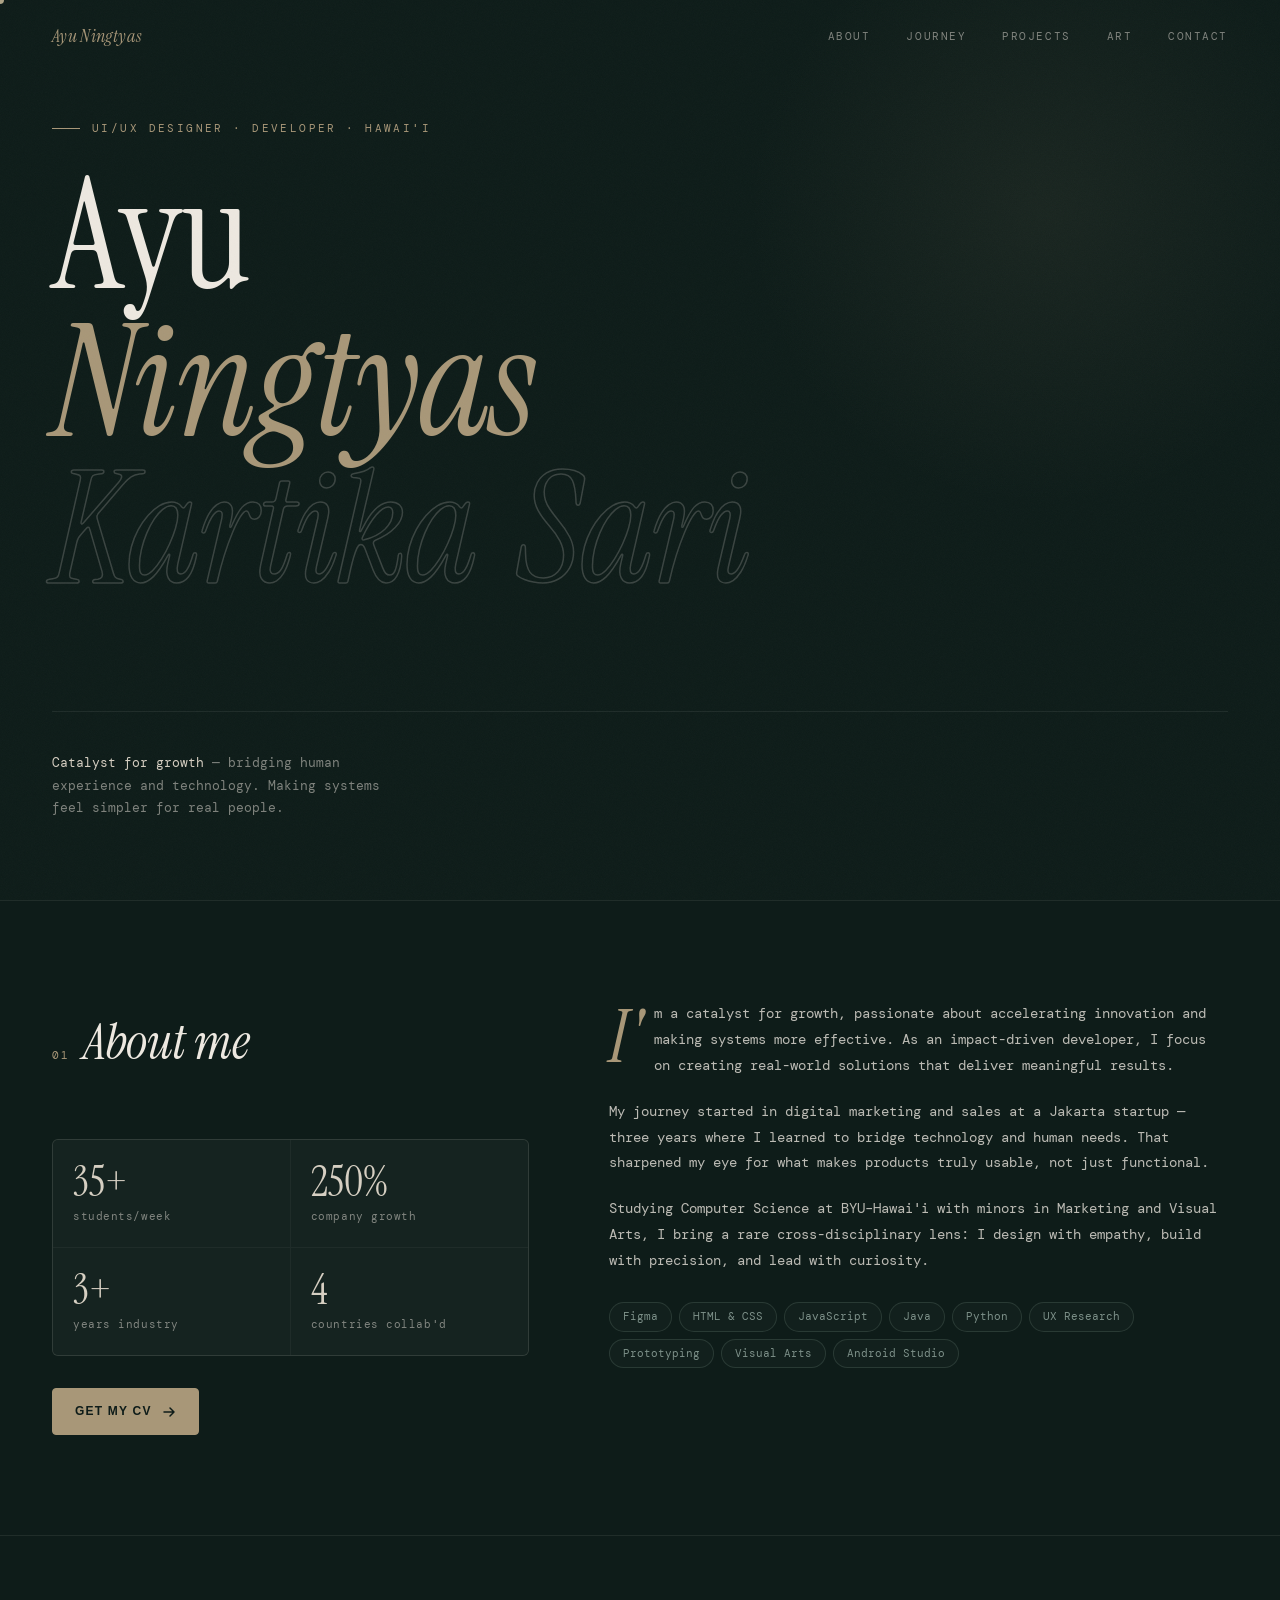
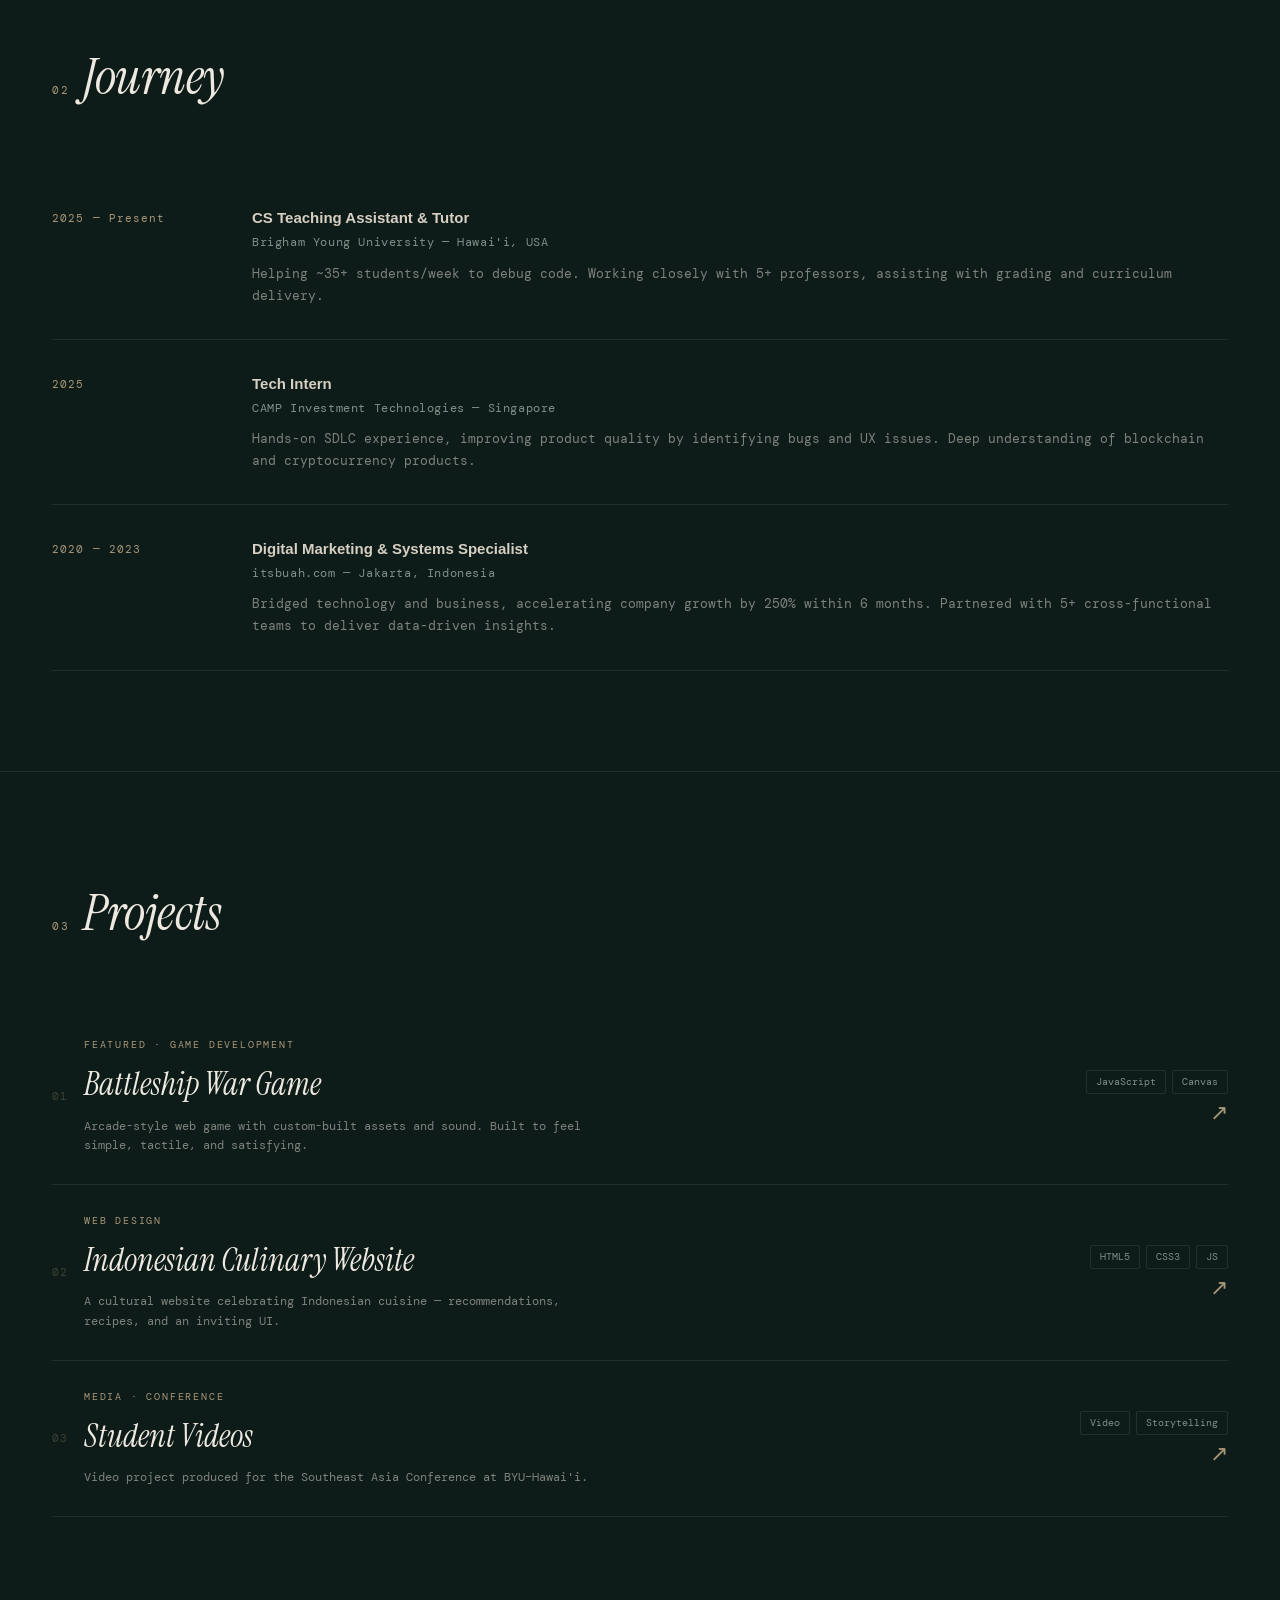
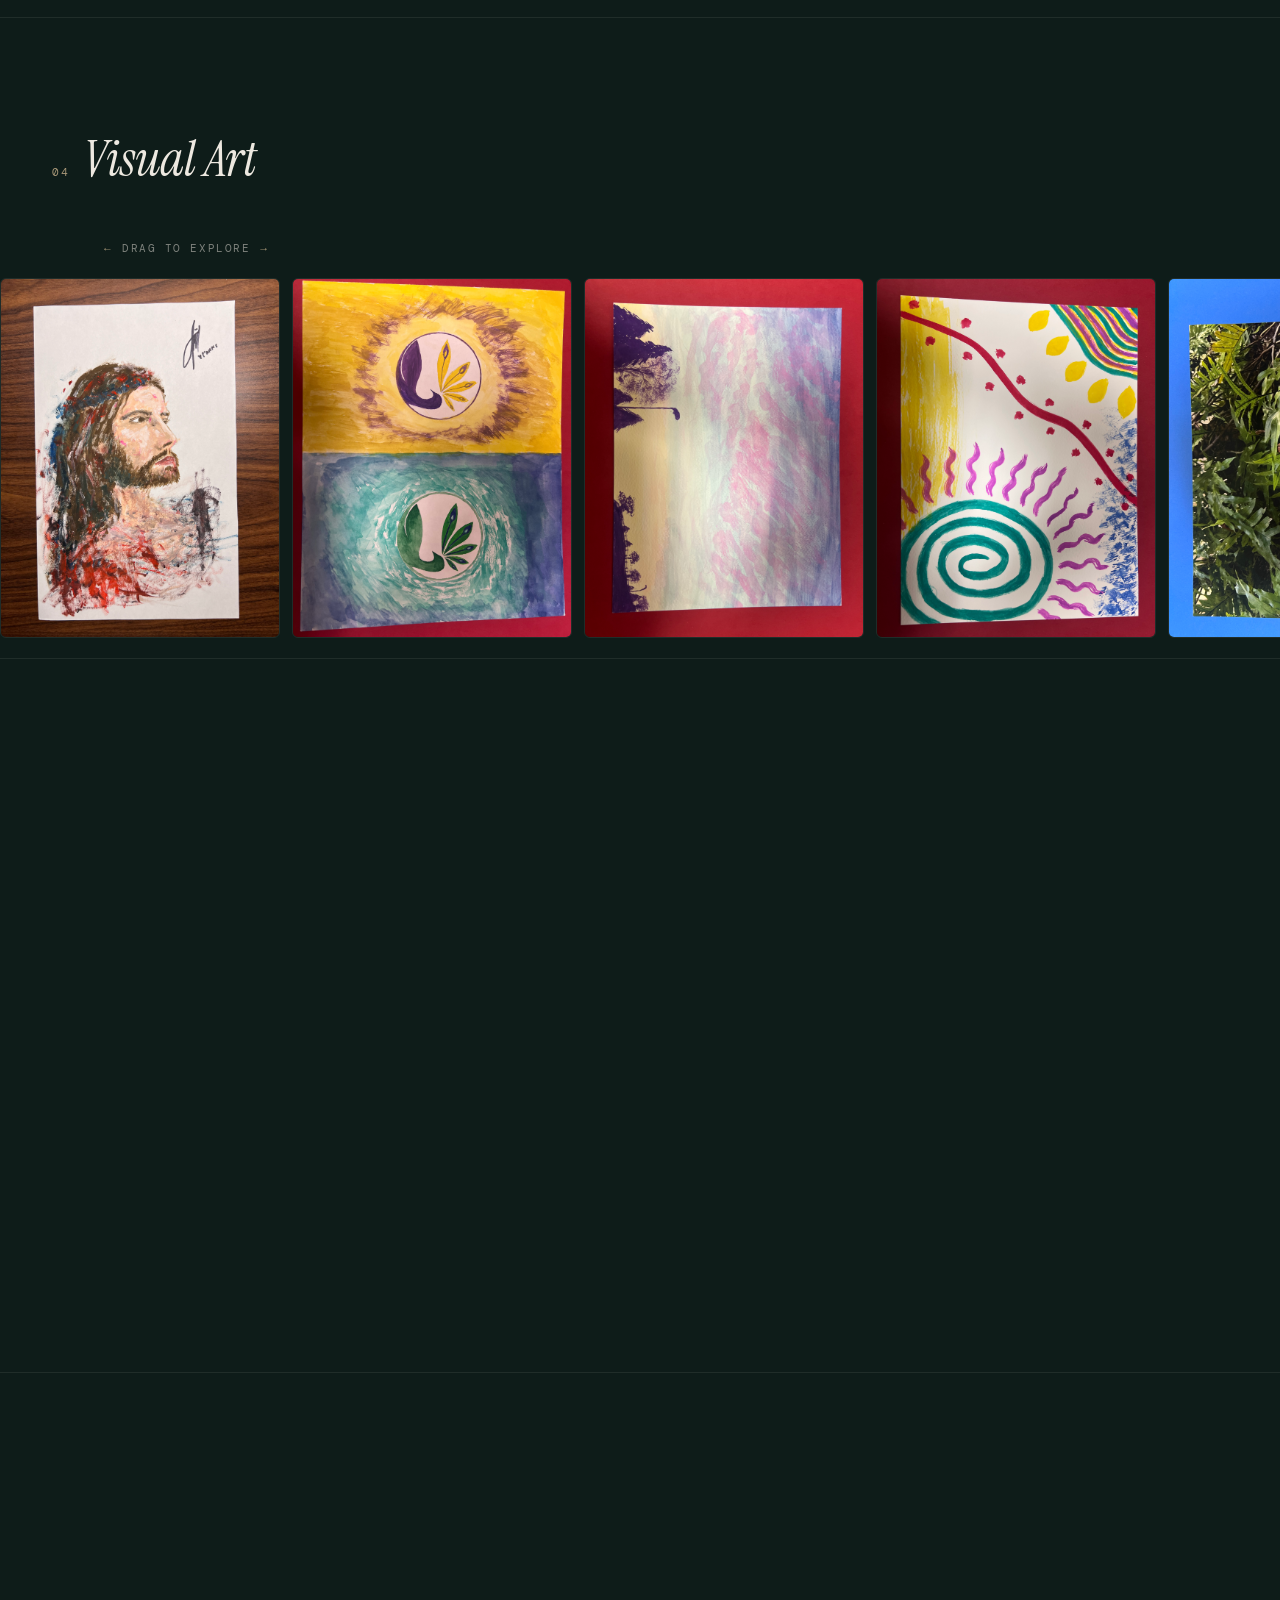
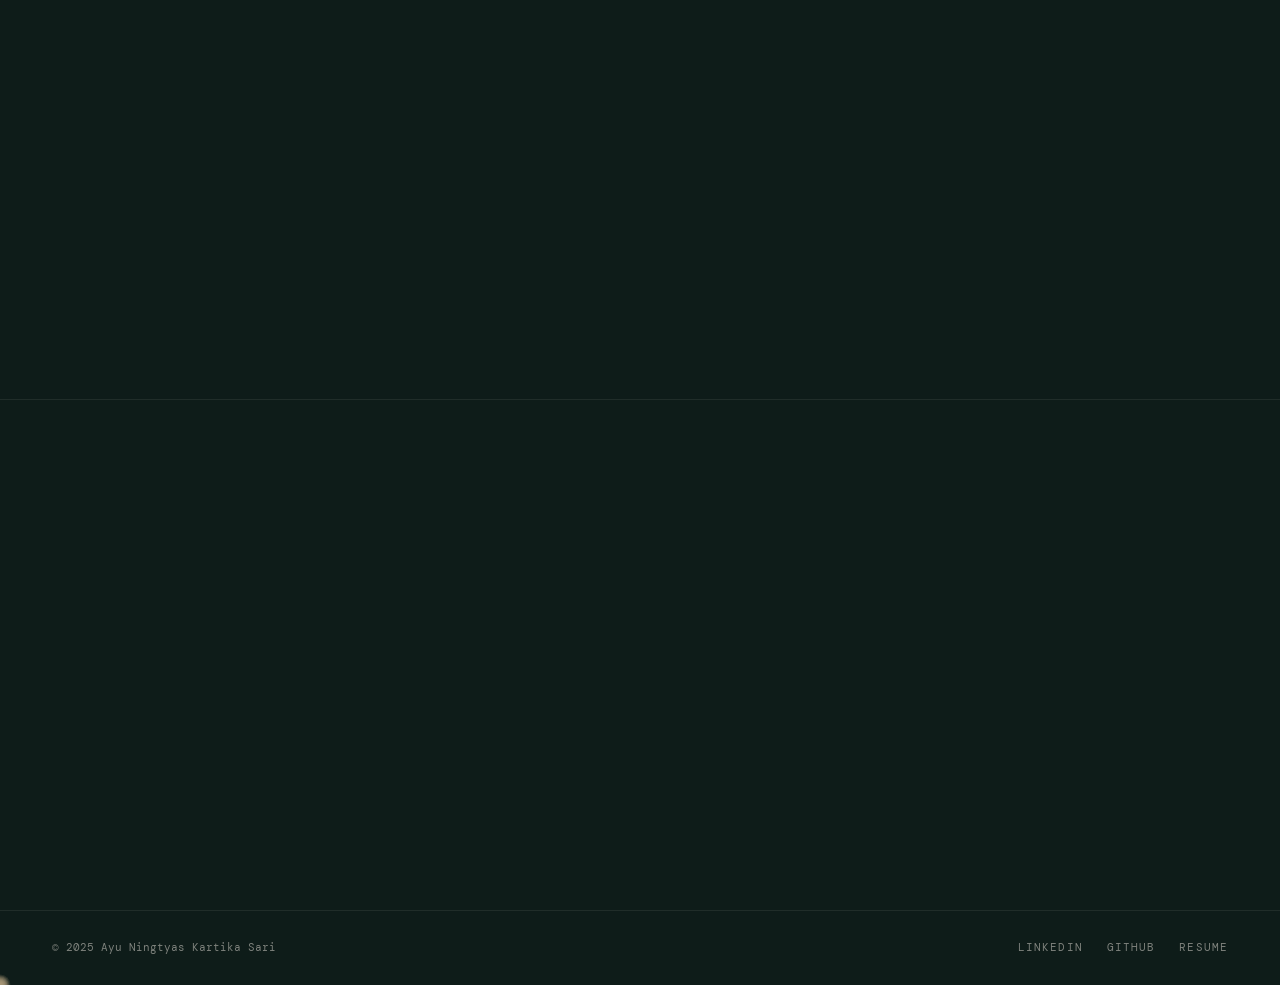
==== test.html @ 10390e7a "sss" ====
<!DOCTYPE html>
<html lang="en">
<head>
<meta charset="UTF-8"/>
<meta name="viewport" content="width=device-width, initial-scale=1.0"/>
<title>Ayu Ningtyas — UI/UX</title>
<link rel="preconnect" href="https://fonts.googleapis.com">
<link rel="preconnect" href="https://fonts.gstatic.com" crossorigin>
<link href="https://fonts.googleapis.com/css2?family=Instrument+Serif:ital@0;1&family=DM+Mono:wght@300;400;500&family=Cabinet+Grotesk:wght@400;500;700;800&display=swap" rel="stylesheet">
<style>
/* ── TOKENS ── */
:root {
  --bg:#0e1c19; --bg1:#152320; --bg2:#1c2e2a;
  --sand:#d6cfc2; --taupe:#a89778; --sage:#7d9089; --cream:#ede8e0;
  --muted:rgba(237,232,224,.5);
  --line:rgba(237,232,224,.08);
  --line2:rgba(168,151,120,.28);
  --f-ser:"Instrument Serif",Georgia,serif;
  --f-grk:"Cabinet Grotesk",sans-serif;
  --f-mono:"DM Mono",monospace;
  --ease:cubic-bezier(.16,1,.3,1);
  --spring:cubic-bezier(.34,1.56,.64,1);
}
*,*::before,*::after { margin:0; padding:0; box-sizing:border-box }
html { scroll-behavior:smooth; overflow-x:hidden }
body { background:var(--bg); color:var(--cream); font-family:var(--f-mono); font-size:13px; line-height:1.6; overflow-x:hidden; cursor:none }
a { color:inherit; text-decoration:none }
img, video { display:block; max-width:100% }

/* ── GRAIN ── */
body::after {
  content:""; position:fixed; inset:0; z-index:9000; pointer-events:none; opacity:.028;
  background-image:url("data:image/svg+xml,%3Csvg xmlns='http://www.w3.org/2000/svg' width='300' height='300'%3E%3Cfilter id='n'%3E%3CfeTurbulence type='fractalNoise' baseFrequency='.85' numOctaves='4' stitchTiles='stitch'/%3E%3C/filter%3E%3Crect width='300' height='300' filter='url(%23n)'/%3E%3C/svg%3E");
  background-size:200px;
}

/* ── CURSOR ── */
#cur-dot {
  position:fixed; width:8px; height:8px; background:var(--taupe); border-radius:50%;
  pointer-events:none; z-index:9998; transform:translate(-50%,-50%); mix-blend-mode:screen;
}
#cur-label {
  position:fixed; font-family:var(--f-grk); font-size:11px; font-weight:700;
  letter-spacing:.08em; text-transform:uppercase; color:var(--bg); background:var(--taupe);
  padding:5px 10px; border-radius:20px; pointer-events:none; z-index:9999;
  transform:translate(-50%,-50%) scale(0);
  transition:transform .25s var(--spring), opacity .2s; opacity:0; white-space:nowrap;
}
.trail-dot { position:fixed; border-radius:50%; pointer-events:none; z-index:9996; transform:translate(-50%,-50%) }
body.cur-hover #cur-dot  { opacity:0 }
body.cur-hover #cur-label { transform:translate(-50%,-50%) scale(1); opacity:1 }

/* ── NAV ── */
nav {
  position:fixed; top:0; left:0; right:0; z-index:500;
  padding:22px 52px; display:flex; align-items:center; justify-content:space-between;
  transition:padding .3s var(--ease), background .3s;
}
nav.stuck { padding:14px 52px; background:rgba(14,28,25,.82); backdrop-filter:blur(18px); border-bottom:1px solid var(--line) }
.nav-mark { font-family:var(--f-ser); font-style:italic; font-size:1.1rem; color:var(--taupe); letter-spacing:.02em }
.nav-links { list-style:none; display:flex; gap:36px }
.nav-links a { font-size:11px; letter-spacing:.14em; text-transform:uppercase; color:var(--muted); display:inline-block; transition:color .2s }
.nav-links a:hover { color:var(--cream) }
.nav-ham { display:none; flex-direction:column; gap:5px; background:none; border:none; cursor:none; padding:4px }
.nav-ham span { display:block; width:22px; height:1.5px; background:var(--sand); transition:transform .3s, opacity .3s }
.nav-ham.open span:nth-child(1) { transform:translateY(6.5px) rotate(45deg) }
.nav-ham.open span:nth-child(2) { opacity:0 }
.nav-ham.open span:nth-child(3) { transform:translateY(-6.5px) rotate(-45deg) }
.mob-nav {
  position:fixed; inset:0; z-index:490; background:var(--bg1);
  display:flex; flex-direction:column; align-items:center; justify-content:center; gap:28px;
  opacity:0; pointer-events:none; transition:opacity .35s var(--ease);
}
.mob-nav.open { opacity:1; pointer-events:all }
.mob-nav a {
  font-family:var(--f-ser); font-style:italic; font-size:clamp(2.2rem,7vw,3.8rem);
  color:var(--sand); position:relative; overflow:hidden; display:inline-block;
}
.mob-nav a::after {
  content:attr(data-text); position:absolute; top:0; left:0; color:var(--taupe);
  clip-path:inset(0 100% 0 0); transition:clip-path .4s var(--ease);
}
.mob-nav a:hover::after { clip-path:inset(0 0% 0 0) }

/* ── HERO ── */
.hero { min-height:100svh; padding:120px 52px 80px; display:grid; grid-template-rows:1fr auto; position:relative; overflow:hidden }
.hero-blob {
  position:absolute; top:-10%; right:-5%; width:600px; height:600px;
  background:radial-gradient(ellipse,rgba(168,151,120,.08) 0%,transparent 70%);
  pointer-events:none; animation:blobbreathe 8s ease-in-out infinite;
}
@keyframes blobbreathe { 0%,100%{transform:scale(1) rotate(0deg)} 50%{transform:scale(1.08) rotate(6deg)} }

.hero-tag {
  font-size:11px; letter-spacing:.22em; text-transform:uppercase; color:var(--taupe);
  margin-bottom:28px; display:flex; align-items:center; gap:12px;
  opacity:0; animation:fadein .6s .1s var(--ease) forwards;
}
.hero-tag::before { content:""; width:28px; height:1px; background:var(--taupe) }
@keyframes fadein { to { opacity:1 } }

/* magnetic name rows */
.mag-row {
  font-family:var(--f-ser); font-size:clamp(4.5rem,12vw,11rem);
  font-weight:400; line-height:.92; letter-spacing:-.02em;
  display:flex; flex-wrap:wrap; gap:0 .01em; margin-bottom:6px;
  opacity:0; animation:fadein .6s var(--ease) forwards;
}
.mag-row.row1 { animation-delay:.2s }
.mag-row.row2 { font-style:italic; color:var(--taupe); animation-delay:.35s }
.mag-row.row3 { -webkit-text-stroke:1.5px rgba(237,232,224,.2); color:transparent; font-style:italic; animation-delay:.5s }
.mag-ch { display:inline-block; cursor:none; transition:transform .35s var(--spring), color .2s }
.mag-row.row2 .mag-ch:hover { color:var(--sand); -webkit-text-stroke:0 }
.mag-row.row3 .mag-ch:hover { -webkit-text-stroke:1.5px rgba(237,232,224,.55) }

.hero-bottom {
  display:flex; align-items:flex-end; justify-content:space-between; gap:24px; flex-wrap:wrap;
  padding-top:40px; border-top:1px solid var(--line);
  opacity:0; animation:fadein .7s .8s var(--ease) forwards;
}
.hero-desc { max-width:340px; color:var(--muted); font-size:13px; line-height:1.75 }
.hero-desc strong { color:var(--sand); font-weight:400 }
.hero-scroll-cta {
  display:flex; flex-direction:column; align-items:center; gap:8px;
  color:var(--muted); font-size:10px; letter-spacing:.2em; text-transform:uppercase;
  cursor:none; transition:color .2s;
}
.hero-scroll-cta:hover { color:var(--sand) }
.scroll-line { width:1px; height:52px; background:linear-gradient(var(--taupe),transparent); animation:pulse 2.2s ease-in-out infinite }
@keyframes pulse { 0%,100%{opacity:.4;transform:scaleY(1)} 50%{opacity:1;transform:scaleY(1.15)} }

/* ── TICKER ── */
.ticker-outer { overflow:hidden; background:var(--taupe); padding:11px 0; transform:skewY(-1.5deg); margin:0 -4px }
.ticker-inner { display:flex; width:max-content; animation:tickscroll 22s linear infinite; transform:skewY(1.5deg) }
.ticker-inner:hover { animation-play-state:paused }
.t-item { font-family:var(--f-grk); font-size:12px; font-weight:700; letter-spacing:.14em; text-transform:uppercase; color:var(--bg); padding:0 28px; white-space:nowrap }
.t-sep { color:rgba(14,28,25,.4); padding:0 4px }
@keyframes tickscroll { from{transform:skewY(1.5deg) translateX(0)} to{transform:skewY(1.5deg) translateX(-50%)} }

/* ── SECTIONS ── */
.sec { padding:100px 52px; border-top:1px solid var(--line) }
.sec-row { display:flex; align-items:baseline; gap:14px; margin-bottom:56px }
.sec-num { font-size:11px; color:var(--taupe); letter-spacing:.14em }
.sec-title { font-family:var(--f-ser); font-style:italic; font-size:clamp(2.2rem,4vw,3.4rem); font-weight:400; color:var(--cream); letter-spacing:-.01em }

/* ── ABOUT ── */
#about.sec { display:grid; grid-template-columns:1fr 1.3fr; gap:80px; align-items:start }
.about-sticky { position:sticky; top:100px }
.stat-grid { display:grid; grid-template-columns:1fr 1fr; gap:1px; background:var(--line); border:1px solid var(--line); border-radius:6px; overflow:hidden; margin-bottom:32px }
.stat-cell { background:var(--bg1); padding:22px 20px; position:relative; overflow:hidden }
.stat-cell::before { content:""; position:absolute; inset:0; background:var(--taupe); opacity:0; transition:opacity .3s }
.stat-cell:hover::before { opacity:.06 }
.stat-n { font-family:var(--f-ser); font-size:2.6rem; color:var(--sand); line-height:1; display:block }
.stat-l { font-size:11px; color:var(--muted); margin-top:4px; display:block; letter-spacing:.05em }
.cv-btn {
  display:inline-flex; align-items:center; gap:10px;
  font-family:var(--f-grk); font-size:12px; font-weight:700; letter-spacing:.1em; text-transform:uppercase;
  color:var(--bg); background:var(--taupe); padding:13px 22px; border-radius:4px; border:1.5px solid var(--taupe);
  transition:background .2s, gap .25s var(--spring), transform .2s var(--spring); cursor:none;
}
.cv-btn:hover { background:var(--sand); gap:18px; transform:translateY(-3px) }
.cv-btn svg { transition:transform .25s var(--spring) }
.cv-btn:hover svg { transform:translateX(4px) }
.about-body p { font-size:14px; color:rgba(237,232,224,.78); line-height:1.85; margin-bottom:20px }
.drop-cap::first-letter { font-family:var(--f-ser); font-size:4.5rem; font-style:italic; float:left; line-height:.72; margin-right:10px; margin-top:10px; color:var(--taupe) }
.skill-chips { display:flex; flex-wrap:wrap; gap:7px; margin-top:28px }
.chip { font-size:11px; color:var(--sage); border:1px solid rgba(125,144,137,.22); padding:5px 13px; border-radius:20px; background:rgba(125,144,137,.04); transition:color .2s, border-color .2s, transform .2s var(--spring); cursor:none }
.chip:hover { color:var(--cream); border-color:rgba(125,144,137,.5); transform:translateY(-2px) }

/* ── JOURNEY ── */
.journey-list { display:grid; gap:0 }
.j-item { display:grid; grid-template-columns:160px 1fr; gap:0 40px; padding:32px 0; border-bottom:1px solid var(--line); position:relative; transition:padding-left .3s var(--ease) }
.j-item::before { content:""; position:absolute; left:0; top:0; bottom:0; width:2px; background:var(--taupe); transform:scaleY(0); transform-origin:top; transition:transform .4s var(--ease) }
.j-item:hover { padding-left:16px }
.j-item:hover::before { transform:scaleY(1) }
.j-date { font-size:11px; color:var(--taupe); letter-spacing:.1em; padding-top:4px }
.j-role { font-family:var(--f-grk); font-size:15px; font-weight:700; color:var(--sand); margin-bottom:3px }
.j-org { font-size:12px; color:var(--sage); letter-spacing:.05em; margin-bottom:10px }
.j-desc { font-size:13px; color:var(--muted); line-height:1.7 }

/* ── PROJECTS ── */
.proj-list { display:grid; gap:0 }
.proj-item {
  display:grid; grid-template-columns:1fr auto; align-items:center; gap:20px;
  padding:28px 0; border-bottom:1px solid var(--line); cursor:none;
  position:relative; overflow:hidden; transition:padding-left .3s var(--ease);
}
.proj-item::after { content:""; position:absolute; inset:0; background:linear-gradient(90deg,rgba(168,151,120,.05),transparent); opacity:0; transition:opacity .3s }
.proj-item:hover { padding-left:20px }
.proj-item:hover::after { opacity:1 }
.proj-num { position:absolute; left:0; font-size:11px; color:rgba(168,151,120,.3); letter-spacing:.1em; transition:color .2s }
.proj-item:hover .proj-num { color:var(--taupe) }
.proj-left { padding-left:32px }
.proj-cat { font-size:10px; letter-spacing:.18em; text-transform:uppercase; color:var(--taupe); margin-bottom:6px }
.proj-name { font-family:var(--f-ser); font-size:clamp(1.4rem,2.5vw,2rem); font-style:italic; color:var(--cream); transition:color .2s }
.proj-item:hover .proj-name { color:var(--sand) }
.proj-desc { font-size:12px; color:var(--muted); margin-top:6px; max-width:520px; line-height:1.65 }
.proj-right { display:flex; flex-direction:column; align-items:flex-end; gap:8px }
.proj-tags { display:flex; gap:6px; flex-wrap:wrap; justify-content:flex-end }
.proj-tag { font-size:10px; color:var(--sage); border:1px solid rgba(125,144,137,.18); padding:3px 9px; border-radius:2px }
.proj-arrow { font-size:1.4rem; color:var(--taupe); transition:transform .3s var(--spring), color .2s; line-height:1 }
.proj-item:hover .proj-arrow { transform:translate(6px,-4px); color:var(--sand) }
#proj-preview {
  position:fixed; width:220px; height:140px; border-radius:6px; overflow:hidden;
  pointer-events:none; z-index:600; opacity:0; transform:scale(.9) rotate(-3deg);
  transition:opacity .25s var(--ease), transform .3s var(--spring); border:1px solid var(--line2);
}
#proj-preview img, #proj-preview video { width:100%; height:100%; object-fit:cover }

/* ── ART ── */
.art-outer { overflow:hidden }
.art-track {
  display:flex; gap:12px; padding:0 52px 20px;
  overflow-x:auto; scroll-snap-type:x mandatory; scrollbar-width:none; cursor:grab;
}
.art-track:active { cursor:grabbing }
.art-track::-webkit-scrollbar { display:none }
.art-card { flex:0 0 280px; height:360px; border-radius:6px; overflow:hidden; position:relative; border:1px solid var(--line); scroll-snap-align:start }
.art-card img { width:100%; height:100%; object-fit:cover; transition:transform .5s var(--ease), filter .4s }
.art-card:hover img { transform:scale(1.06); filter:brightness(1.08) }
.art-card-cap {
  position:absolute; bottom:0; left:0; right:0; padding:40px 18px 18px;
  background:linear-gradient(transparent,rgba(14,28,25,.9));
  font-family:var(--f-grk); font-size:13px; font-weight:600; color:var(--sand); letter-spacing:.04em;
  transform:translateY(6px); opacity:0; transition:opacity .3s, transform .3s var(--ease);
}
.art-card:hover .art-card-cap { opacity:1; transform:translateY(0) }
.drag-hint { padding:12px 52px 0; font-size:11px; letter-spacing:.14em; text-transform:uppercase; color:var(--muted); display:flex; align-items:center; gap:10px; margin-bottom:20px }
.drag-hint::before { content:"←"; color:var(--taupe) }
.drag-hint::after  { content:"→"; color:var(--taupe) }

/* ── FEEDBACK ── */
.fb-grid { display:grid; grid-template-columns:repeat(3,1fr); gap:12px }
.fb-card { border:1px solid var(--line); border-radius:6px; padding:28px; background:var(--bg1); transition:border-color .3s, transform .3s var(--ease) }
.fb-card:hover { border-color:var(--line2); transform:translateY(-4px) }
.fb-q { font-family:var(--f-ser); font-size:4rem; line-height:.6; color:var(--taupe); opacity:.3; margin-bottom:16px }
.fb-text { font-size:13px; color:rgba(237,232,224,.72); line-height:1.8; font-style:italic; margin-bottom:20px }
.fb-author { border-top:1px solid var(--line); padding-top:16px }
.fb-name { font-family:var(--f-grk); font-size:13px; font-weight:700; color:var(--sand) }
.fb-ctx { font-size:11px; color:var(--muted); margin-top:2px; letter-spacing:.04em }
.fb-date { font-size:10px; color:var(--taupe); margin-top:6px; letter-spacing:.1em }

/* ── BLOGS ── */
.blog-grid { display:grid; grid-template-columns:1fr 1fr; gap:12px }
.blog-card { border:1px solid var(--line); border-radius:6px; padding:28px; background:var(--bg1); transition:border-color .3s, transform .3s var(--ease) }
.blog-card:hover { border-color:var(--line2); transform:translateY(-3px) }
.blog-eyebrow { font-size:10px; letter-spacing:.18em; text-transform:uppercase; color:var(--taupe); display:flex; align-items:center; gap:8px; margin-bottom:14px }
.blog-eyebrow::before { content:""; width:18px; height:1px; background:var(--taupe) }
.blog-title { font-family:var(--f-grk); font-size:17px; font-weight:700; color:var(--sand); margin-bottom:10px; line-height:1.3 }
.blog-desc { font-size:13px; color:var(--muted); line-height:1.7; margin-bottom:20px }
.blog-links { display:flex; flex-direction:column; gap:9px }
.blog-link { font-size:12px; color:var(--sage); display:flex; align-items:center; gap:6px; transition:color .2s, gap .2s var(--spring) }
.blog-link::before { content:"→"; color:var(--taupe); font-size:11px; flex-shrink:0 }
.blog-link:hover { color:var(--cream); gap:10px }

/* ── CONTACT ── */
.contact-wrap { display:grid; grid-template-columns:1fr 1fr; gap:80px; align-items:center }
.contact-hl { font-family:var(--f-ser); font-size:clamp(3rem,6vw,5.5rem); font-weight:400; line-height:1.05; color:var(--cream) }
.contact-hl em { font-style:italic; color:var(--taupe) }
.contact-sub { margin-top:18px; font-size:14px; color:var(--muted); line-height:1.7; max-width:380px }
.contact-items { display:flex; flex-direction:column; gap:10px }
.contact-row {
  display:flex; align-items:center; justify-content:space-between;
  padding:16px 22px; border:1px solid var(--line); border-radius:4px; background:var(--bg1);
  transition:border-color .25s, transform .25s var(--spring); cursor:none;
}
.contact-row:hover { border-color:var(--line2); transform:translateX(6px) }
.contact-label { font-size:10px; letter-spacing:.14em; text-transform:uppercase; color:var(--taupe); margin-bottom:3px }
.contact-val { font-family:var(--f-grk); font-size:13px; font-weight:600; color:var(--sand) }
.contact-arr { color:var(--taupe); font-size:1.2rem; transition:transform .25s var(--spring) }
.contact-row:hover .contact-arr { transform:translateX(4px) }
.send-btn {
  display:block; text-align:center; background:var(--taupe); color:var(--bg);
  font-family:var(--f-grk); font-size:12px; font-weight:700; letter-spacing:.12em; text-transform:uppercase;
  padding:15px 22px; border-radius:4px; margin-top:10px;
  transition:background .2s, transform .2s var(--spring); cursor:none;
}
.send-btn:hover { background:var(--sand); transform:translateY(-3px) }

/* ── FOOTER ── */
footer { padding:28px 52px; border-top:1px solid var(--line); display:flex; align-items:center; justify-content:space-between; flex-wrap:wrap; gap:12px }
.foot-copy { font-size:11px; color:var(--muted) }
.foot-links { display:flex; gap:24px }
.foot-links a { font-size:11px; letter-spacing:.1em; text-transform:uppercase; color:var(--muted); transition:color .2s }
.foot-links a:hover { color:var(--sand) }

/* ── REVEAL ── */
.r { opacity:0; transform:translateY(22px); transition:opacity .7s var(--ease), transform .7s var(--ease) }
.r.d1 { transition-delay:.1s } .r.d2 { transition-delay:.2s } .r.d3 { transition-delay:.3s }
.r.on { opacity:1; transform:translateY(0) }

/* ── RESPONSIVE ── */
@media(max-width:960px) {
  #about.sec { grid-template-columns:1fr; gap:40px }
  .about-sticky { position:static }
  .fb-grid { grid-template-columns:1fr }
  .blog-grid { grid-template-columns:1fr }
  .contact-wrap { grid-template-columns:1fr; gap:40px }
}
@media(max-width:768px) {
  nav, nav.stuck { padding:16px 24px }
  .nav-links { display:none } .nav-ham { display:flex }
  .hero { padding:100px 24px 60px }
  .sec { padding:80px 24px }
  .art-track { padding:0 24px 20px }
  .drag-hint { padding:12px 24px 0 }
  footer { padding:24px }
  .j-item { grid-template-columns:1fr; gap:6px }
  .proj-item { grid-template-columns:1fr }
  .proj-right { align-items:flex-start; flex-direction:row; flex-wrap:wrap }
  #proj-preview { display:none }
}
@media(prefers-reduced-motion:reduce) { *,*::before,*::after { animation-duration:.01ms!important; transition-duration:.01ms!important } }
</style>
</head>
<body>

<!-- CURSOR -->
<div id="cur-dot"></div>
<div id="cur-label"></div>

<!-- NAV -->
<nav id="nav">
  <span class="nav-mark">Ayu Ningtyas</span>
  <ul class="nav-links">
    <li><a href="#about">About</a></li>
    <li><a href="#journey">Journey</a></li>
    <li><a href="#projects">Projects</a></li>
    <li><a href="#art">Art</a></li>
    <li><a href="#contact">Contact</a></li>
  </ul>
  <button class="nav-ham" id="navHam" aria-label="Menu"><span></span><span></span><span></span></button>
</nav>

<!-- MOBILE NAV -->
<nav class="mob-nav" id="mobNav">
  <a href="#about"    data-text="About"    class="mob-link">About</a>
  <a href="#journey"  data-text="Journey"  class="mob-link">Journey</a>
  <a href="#projects" data-text="Projects" class="mob-link">Projects</a>
  <a href="#art"      data-text="Art"      class="mob-link">Art</a>
  <a href="#contact"  data-text="Contact"  class="mob-link">Contact</a>
</nav>

<!-- HERO -->
<section class="hero" id="top">
  <div class="hero-blob" aria-hidden="true"></div>
  <div>
    <p class="hero-tag">UI/UX Designer · Developer · Hawai'i</p>
    <div class="mag-row row1" id="heroRow1" aria-label="Ayu"></div>
    <div class="mag-row row2" id="heroRow2" aria-label="Ningtyas"></div>
    <div class="mag-row row3" id="heroRow3" aria-label="Kartika Sari"></div>
  </div>
  <div class="hero-bottom">
    <p class="hero-desc"><strong>Catalyst for growth</strong> — bridging human experience and technology. Making systems feel simpler for real people.</p>

  </div>
</section>

<!-- ABOUT -->
<section id="about" class="sec">
  <div class="about-sticky r">
    <div class="sec-row"><span class="sec-num">01</span><h2 class="sec-title" data-scramble="About me">About me</h2></div>
    <div class="stat-grid">
      <div class="stat-cell"><span class="stat-n">35+</span><span class="stat-l">students/week</span></div>
      <div class="stat-cell"><span class="stat-n">250%</span><span class="stat-l">company growth</span></div>
      <div class="stat-cell"><span class="stat-n">3+</span><span class="stat-l">years industry</span></div>
      <div class="stat-cell"><span class="stat-n">4</span><span class="stat-l">countries collab'd</span></div>
    </div>
    <a href="/assets/resume_ayu_sari.pdf" download class="cv-btn" data-cur="Download">
      Get my CV
      <svg width="14" height="14" viewBox="0 0 14 14" fill="none"><path d="M2 7H12M12 7L8 3M12 7L8 11" stroke="currentColor" stroke-width="1.5" stroke-linecap="round" stroke-linejoin="round"/></svg>
    </a>
  </div>
  <div class="about-body r d1">
    <p class="drop-cap">I'm a catalyst for growth, passionate about accelerating innovation and making systems more effective. As an impact-driven developer, I focus on creating real-world solutions that deliver meaningful results.</p>
    <p>My journey started in digital marketing and sales at a Jakarta startup — three years where I learned to bridge technology and human needs. That sharpened my eye for what makes products truly usable, not just functional.</p>
    <p>Studying Computer Science at BYU–Hawai'i with minors in Marketing and Visual Arts, I bring a rare cross-disciplinary lens: I design with empathy, build with precision, and lead with curiosity.</p>
    <div class="skill-chips">
      <span class="chip">Figma</span>
      <span class="chip">HTML & CSS</span>
      <span class="chip">JavaScript</span>
      <span class="chip">Java</span>
      <span class="chip">Python</span>
      <span class="chip">UX Research</span>
      <span class="chip">Prototyping</span>
      <span class="chip">Visual Arts</span>
      <span class="chip">Android Studio</span>
    </div>
  </div>
</section>

<!-- JOURNEY -->
<section id="journey" class="sec">
  <div class="sec-row r"><span class="sec-num">02</span><h2 class="sec-title" data-scramble="Journey">Journey</h2></div>
  <div class="journey-list">
    <div class="j-item r">
      <div class="j-date">2025 — Present</div>
      <div class="j-right">
        <div class="j-role">CS Teaching Assistant & Tutor</div>
        <div class="j-org">Brigham Young University — Hawai'i, USA</div>
        <div class="j-desc">Helping ~35+ students/week to debug code. Working closely with 5+ professors, assisting with grading and curriculum delivery.</div>
      </div>
    </div>
    <div class="j-item r d1">
      <div class="j-date">2025</div>
      <div class="j-right">
        <div class="j-role">Tech Intern</div>
        <div class="j-org">CAMP Investment Technologies — Singapore</div>
        <div class="j-desc">Hands-on SDLC experience, improving product quality by identifying bugs and UX issues. Deep understanding of blockchain and cryptocurrency products.</div>
      </div>
    </div>
    <div class="j-item r d2">
      <div class="j-date">2020 — 2023</div>
      <div class="j-right">
        <div class="j-role">Digital Marketing & Systems Specialist</div>
        <div class="j-org">itsbuah.com — Jakarta, Indonesia</div>
        <div class="j-desc">Bridged technology and business, accelerating company growth by 250% within 6 months. Partnered with 5+ cross-functional teams to deliver data-driven insights.</div>
      </div>
    </div>
  </div>
</section>

<!-- PROJECTS -->
<section id="projects" class="sec">
  <div class="sec-row r"><span class="sec-num">03</span><h2 class="sec-title" data-scramble="Projects">Projects</h2></div>
  <div id="proj-preview"></div>
  <div class="proj-list">
    <div class="proj-item r" data-preview="/assets/battleship.mp4" data-preview-type="video" data-cur="Play">
      <span class="proj-num">01</span>
      <div class="proj-left">
        <div class="proj-cat">Featured · Game Development</div>
        <div class="proj-name">Battleship War Game</div>
        <div class="proj-desc">Arcade-style web game with custom-built assets and sound. Built to feel simple, tactile, and satisfying.</div>
      </div>
      <div class="proj-right">
        <div class="proj-tags"><span class="proj-tag">JavaScript</span><span class="proj-tag">Canvas</span></div>
        <a href="https://ayuningtyaskartikas.github.io/mybattleshipwar/main.html" target="_blank" class="proj-arrow">↗</a>
      </div>
    </div>
    <div class="proj-item r d1" data-preview="/assets/web.png" data-preview-type="img" data-cur="View">
      <span class="proj-num">02</span>
      <div class="proj-left">
        <div class="proj-cat">Web Design</div>
        <div class="proj-name">Indonesian Culinary Website</div>
        <div class="proj-desc">A cultural website celebrating Indonesian cuisine — recommendations, recipes, and an inviting UI.</div>
      </div>
      <div class="proj-right">
        <div class="proj-tags"><span class="proj-tag">HTML5</span><span class="proj-tag">CSS3</span><span class="proj-tag">JS</span></div>
        <a href="https://cs401w2018.github.io/projects-ayuningtyaskartikas/final/indonesia-culinary/menu.html" target="_blank" class="proj-arrow">↗</a>
      </div>
    </div>
    <div class="proj-item r d2" data-preview="/assets/student.png" data-preview-type="img" data-cur="View">
      <span class="proj-num">03</span>
      <div class="proj-left">
        <div class="proj-cat">Media · Conference</div>
        <div class="proj-name">Student Videos</div>
        <div class="proj-desc">Video project produced for the Southeast Asia Conference at BYU–Hawai'i.</div>
      </div>
      <div class="proj-right">
        <div class="proj-tags"><span class="proj-tag">Video</span><span class="proj-tag">Storytelling</span></div>
        <a href="https://bg.byuh.edu/student-videos" target="_blank" class="proj-arrow">↗</a>
      </div>
    </div>
  </div>
</section>

<!-- ART -->
<section id="art" class="sec" style="padding-bottom:0">
  <div class="sec-row r" style="margin-bottom:28px"><span class="sec-num">04</span><h2 class="sec-title" data-scramble="Visual Art">Visual Art</h2></div>
  <p class="drag-hint r">Drag to explore</p>
</section>
<div class="art-outer r">
  <div class="art-track" id="artTrack">
    <div class="art-card"><img src="assets/img1.jpeg" alt="Jesus Christ"  loading="lazy"><div class="art-card-cap">Jesus Christ</div></div>
    <div class="art-card"><img src="assets/img2.jpeg" alt="Twin Peacock"  loading="lazy"><div class="art-card-cap">Twin Peacock</div></div>
    <div class="art-card"><img src="assets/img3.jpeg" alt="Purple Sunset" loading="lazy"><div class="art-card-cap">Purple Sunset</div></div>
    <div class="art-card"><img src="assets/img4.jpeg" alt="Be You"        loading="lazy"><div class="art-card-cap">Be You</div></div>
    <div class="art-card"><img src="assets/img5.jpeg" alt="The Frog"      loading="lazy"><div class="art-card-cap">The Frog</div></div>
    <div class="art-card"><img src="assets/img7.jpeg" alt="Dreamer Cat"   loading="lazy"><div class="art-card-cap">Dreamer Cat</div></div>
  </div>
</div>

<!-- FEEDBACK -->
<section id="feedback" class="sec">
  <div class="sec-row r"><span class="sec-num">05</span><h2 class="sec-title" data-scramble="Peer Feedback">Peer Feedback</h2></div>
  <div class="fb-grid">
    <div class="fb-card r">
      <div class="fb-q">"</div>
      <p class="fb-text">Her dedication to completing the project on time while ensuring high-quality results was remarkable. Even when we encountered challenges, Ayu consistently demonstrated professionalism, patience, and kindness toward every member of the group.</p>
      <div class="fb-author"><div class="fb-name">Aquima Catayoc</div><div class="fb-ctx">Business Marketing Class</div><div class="fb-date">Dec 2025</div></div>
    </div>
    <div class="fb-card r d1">
      <div class="fb-q">"</div>
      <p class="fb-text">You are a remarkable individual and I'm happy that I was able to work alongside you for this conference. I just know that great things are ahead of you!</p>
      <div class="fb-author"><div class="fb-name">Cynthia Uvang</div><div class="fb-ctx">RFHD BYU–Hawaii</div><div class="fb-date">May 2025</div></div>
    </div>
    <div class="fb-card r d2">
      <div class="fb-q">"</div>
      <p class="fb-text">She consistently stands out for her positive attitude and strong teamwork. Always eager to help others — completing tasks efficiently and approaching every situation with kindness and professionalism.</p>
      <div class="fb-author"><div class="fb-name">Julia Shih</div><div class="fb-ctx">Business Marketing Class</div><div class="fb-date">Dec 2025</div></div>
    </div>
  </div>
</section>

<!-- BLOGS -->
<section id="blogs" class="sec">
  <div class="sec-row r"><span class="sec-num">06</span><h2 class="sec-title" data-scramble="Writing">Writing</h2></div>
  <div class="blog-grid">
    <div class="blog-card r">
      <p class="blog-eyebrow">LinkedIn Learning</p>
      <h3 class="blog-title">Continuous Education</h3>
      <p class="blog-desc">Certifications spanning content marketing, SEO, e-commerce, and machine learning.</p>
      <div class="blog-links">
        <a href="https://www.linkedin.com/learning/certificates/842e9538d9f8da1caa0b3459e4e339a19b80dc62b83c9137fa318ffad9935713" class="blog-link" target="_blank">Content Marketing Foundations</a>
        <a href="https://www.linkedin.com/learning/certificates/aa2d1b55759d6dd4010bacb21cc82b0a1d61cfec83bcff48c0659078fb53b7db" class="blog-link" target="_blank">Digital Marketing Foundations</a>
        <a href="https://www.linkedin.com/learning/certificates/2821808912230c42b70e706227ddba9fea1850359309c05cd58a6a5581f4127b" class="blog-link" target="_blank">SEO Foundations</a>
        <a href="https://www.linkedin.com/learning/certificates/efa199918ece16bb5d3e994c8e833579d9cdf71e50d34601f8e9d4d636ca5c1e" class="blog-link" target="_blank">AI & Machine Learning</a>
      </div>
    </div>
    <div class="blog-card r d1">
      <p class="blog-eyebrow">Personal Reflections</p>
      <h3 class="blog-title">Marketing & Business Writing</h3>
      <p class="blog-desc">Personal reflections on marketing strategy, consumer behavior, and brand thinking — on LinkedIn.</p>
      <div class="blog-links">
        <a href="https://www.linkedin.com/posts/ayunks_marketing-obsessovercustomer-business-activity-7372820375308644352-hqwr" class="blog-link" target="_blank">What is Marketing?</a>
        <a href="https://www.linkedin.com/posts/ayunks_byuh-byuhawaii-marketing-activity-7375469836975583232-_Sil" class="blog-link" target="_blank">Customer Value</a>
        <a href="https://www.linkedin.com/posts/ayunks_byuh-byuhawaii-marketingstrategy-activity-7380524503572910080-IKmt" class="blog-link" target="_blank">Nike's Marketing Strategy</a>
        <a href="https://www.linkedin.com/posts/ayunks_byuh-byuhawaii-consumerbehavior-activity-7385191579243724800-2clO" class="blog-link" target="_blank">Pepsi VS Coca-Cola</a>
      </div>
    </div>
  </div>
</section>

<!-- CONTACT -->
<section id="contact" class="sec">
  <div class="contact-wrap">
    <div class="r">
      <h2 class="contact-hl">Let's build<br>something<br><em>together.</em></h2>
      <p class="contact-sub">Open to UI/UX roles, front-end collaborations, and creative projects. Always happy to connect.</p>
    </div>
    <div class="contact-items r d1">
      <a href="mailto:ayunks27@go.byuh.edu" class="contact-row" data-cur="Email">
        <div><div class="contact-label">Email</div><div class="contact-val">ayunks27@go.byuh.edu</div></div>
        <span class="contact-arr">→</span>
      </a>
      <a href="https://www.linkedin.com/in/ayunks/" class="contact-row" target="_blank" data-cur="Open">
        <div><div class="contact-label">LinkedIn</div><div class="contact-val">@ayunks</div></div>
        <span class="contact-arr">→</span>
      </a>
      <a href="https://github.com/ayuningtyaskartikas" class="contact-row" target="_blank" data-cur="Open">
        <div><div class="contact-label">GitHub</div><div class="contact-val">ayuningtyaskartikas</div></div>
        <span class="contact-arr">→</span>
      </a>
      <a href="mailto:ayunks27@go.byuh.edu" class="send-btn" data-cur="Send">Send me an email →</a>
    </div>
  </div>
</section>

<!-- FOOTER -->
<footer>
  <p class="foot-copy">© 2025 Ayu Ningtyas Kartika Sari</p>
  <div class="foot-links">
    <a href="https://www.linkedin.com/in/ayunks/" target="_blank">LinkedIn</a>
    <a href="https://github.com/ayuningtyaskartikas" target="_blank">GitHub</a>
    <a href="/assets/resume_ayu_sari.pdf" download>Resume</a>
  </div>
</footer>

<script>
/* ══════════════════════════════════════════
   TRAILING DOTS CURSOR
══════════════════════════════════════════ */
const TRAIL_COUNT = 10;
const trails = [];
for (let i = 0; i < TRAIL_COUNT; i++) {
  const el = document.createElement('div');
  el.className = 'trail-dot';
  const size    = 3 + i * 2;
  const opacity = 0.6 - i * 0.05;
  const delay   = 0.02 + i * 0.03;
  el.style.cssText = `width:${size}px;height:${size}px;background:rgba(168,151,120,${opacity.toFixed(2)});transition:left ${delay.toFixed(2)}s linear,top ${delay.toFixed(2)}s linear`;
  document.body.appendChild(el);
  trails.push(el);
}

const curDot = document.getElementById('cur-dot');
const curLbl = document.getElementById('cur-label');

document.addEventListener('mousemove', e => {
  const x = e.clientX, y = e.clientY;
  curDot.style.left = x + 'px';
  curDot.style.top  = y + 'px';
  curLbl.style.left = x + 'px';
  curLbl.style.top  = (y - 34) + 'px';
  trails.forEach(t => { t.style.left = x + 'px'; t.style.top = y + 'px'; });
}, { passive: true });

document.addEventListener('mousedown', () => document.body.classList.add('cur-click'));
document.addEventListener('mouseup',   () => document.body.classList.remove('cur-click'));

document.querySelectorAll('[data-cur]').forEach(el => {
  el.addEventListener('mouseenter', () => { curLbl.textContent = el.dataset.cur; document.body.classList.add('cur-hover'); });
  el.addEventListener('mouseleave', () => document.body.classList.remove('cur-hover'));
});

/* ══════════════════════════════════════════
   MAGNETIC HERO NAME
══════════════════════════════════════════ */
function buildMagRow(id, text) {
  const row = document.getElementById(id);
  text.split('').forEach(ch => {
    const s = document.createElement('span');
    s.className = 'mag-ch';
    s.textContent = ch === ' ' ? '\u00A0' : ch;
    if (ch === ' ') s.style.width = '.25em';
    row.appendChild(s);
    s.addEventListener('mousemove', e => {
      const r  = s.getBoundingClientRect();
      const dx = (e.clientX - (r.left + r.width  / 2)) * 0.45;
      const dy = (e.clientY - (r.top  + r.height / 2)) * 0.45;
      s.style.transform = `translate(${dx}px,${dy}px) scale(1.15)`;
    });
    s.addEventListener('mouseleave', () => { s.style.transform = ''; });
  });
}
buildMagRow('heroRow1', 'Ayu');
buildMagRow('heroRow2', 'Ningtyas');
buildMagRow('heroRow3', 'Kartika Sari');

/* ══════════════════════════════════════════
   NAV
══════════════════════════════════════════ */
const nav = document.getElementById('nav');
window.addEventListener('scroll', () => nav.classList.toggle('stuck', scrollY > 30), { passive: true });

const ham = document.getElementById('navHam');
const mob = document.getElementById('mobNav');
ham.addEventListener('click', () => {
  const open = mob.classList.toggle('open');
  ham.classList.toggle('open', open);
});
mob.querySelectorAll('.mob-link').forEach(a => a.addEventListener('click', () => {
  mob.classList.remove('open'); ham.classList.remove('open');
}));

/* ══════════════════════════════════════════
   SCROLL REVEAL
══════════════════════════════════════════ */
const revealObs = new IntersectionObserver(entries => {
  entries.forEach(e => { if (e.isIntersecting) { e.target.classList.add('on'); revealObs.unobserve(e.target); } });
}, { threshold: 0.08 });
document.querySelectorAll('.r').forEach(el => revealObs.observe(el));

/* ══════════════════════════════════════════
   TEXT SCRAMBLE on section headings
══════════════════════════════════════════ */
const CHARS = 'ABCDEFGHIJKLMNOPQRSTUVWXYZ0123456789!@#';
function scramble(el) {
  const target = el.dataset.scramble || el.textContent;
  let frame = 0; const TOTAL = 22;
  const id = setInterval(() => {
    el.textContent = target.split('').map((ch, i) => {
      if (ch === ' ') return ' ';
      if (frame / TOTAL > i / target.length) return ch;
      return CHARS[Math.floor(Math.random() * CHARS.length)];
    }).join('');
    if (frame++ >= TOTAL) { el.textContent = target; clearInterval(id); }
  }, 44);
}
const scrambleObs = new IntersectionObserver(entries => {
  entries.forEach(e => { if (e.isIntersecting) { scramble(e.target); scrambleObs.unobserve(e.target); } });
}, { threshold: 0.3 });
document.querySelectorAll('[data-scramble]').forEach(el => scrambleObs.observe(el));

/* ══════════════════════════════════════════
   PROJECT PREVIEW — follows cursor
══════════════════════════════════════════ */
const preview = document.getElementById('proj-preview');
document.querySelectorAll('.proj-item').forEach(item => {
  item.addEventListener('mouseenter', () => {
    preview.innerHTML = '';
    preview.style.opacity = '1';
    preview.style.transform = 'scale(1) rotate(-1deg)';
    const src = item.dataset.preview, type = item.dataset.previewType;
    if (type === 'video') {
      const v = document.createElement('video');
      v.src = src; v.autoplay = true; v.muted = true; v.loop = true; v.playsInline = true;
      preview.appendChild(v);
    } else {
      const img = document.createElement('img'); img.src = src; preview.appendChild(img);
    }
  });
  item.addEventListener('mouseleave', () => {
    preview.style.opacity = '0';
    preview.style.transform = 'scale(.9) rotate(-3deg)';
  });
});
document.addEventListener('mousemove', e => {
  preview.style.left = (e.clientX + 24) + 'px';
  preview.style.top  = (e.clientY - 70) + 'px';
}, { passive: true });

/* ══════════════════════════════════════════
   DRAG-TO-SCROLL ART GALLERY
══════════════════════════════════════════ */
const track = document.getElementById('artTrack');
let drag = false, startX = 0, scrollLeft = 0;
track.addEventListener('mousedown', e => { drag = true; startX = e.pageX - track.offsetLeft; scrollLeft = track.scrollLeft; track.style.cursor = 'grabbing'; });
document.addEventListener('mouseup', () => { drag = false; track.style.cursor = 'grab'; });
track.addEventListener('mousemove', e => { if (!drag) return; track.scrollLeft = scrollLeft - (e.pageX - track.offsetLeft - startX) * 1.2; });
let touchStartX = 0, touchScrollLeft = 0;
track.addEventListener('touchstart', e => { touchStartX = e.touches[0].clientX; touchScrollLeft = track.scrollLeft; }, { passive: true });
track.addEventListener('touchmove',  e => { track.scrollLeft = touchScrollLeft + (touchStartX - e.touches[0].clientX); }, { passive: true });

/* ══════════════════════════════════════════
   MAGNETIC NAV LINKS
══════════════════════════════════════════ */
document.querySelectorAll('.nav-links a').forEach(a => {
  a.addEventListener('mousemove', e => {
    const r = a.getBoundingClientRect();
    a.style.transform = `translate(${(e.clientX - r.left - r.width / 2) * .35}px,${(e.clientY - r.top - r.height / 2) * .35}px)`;
  });
  a.addEventListener('mouseleave', () => { a.style.transform = ''; });
});
</script>
</body>
</html>
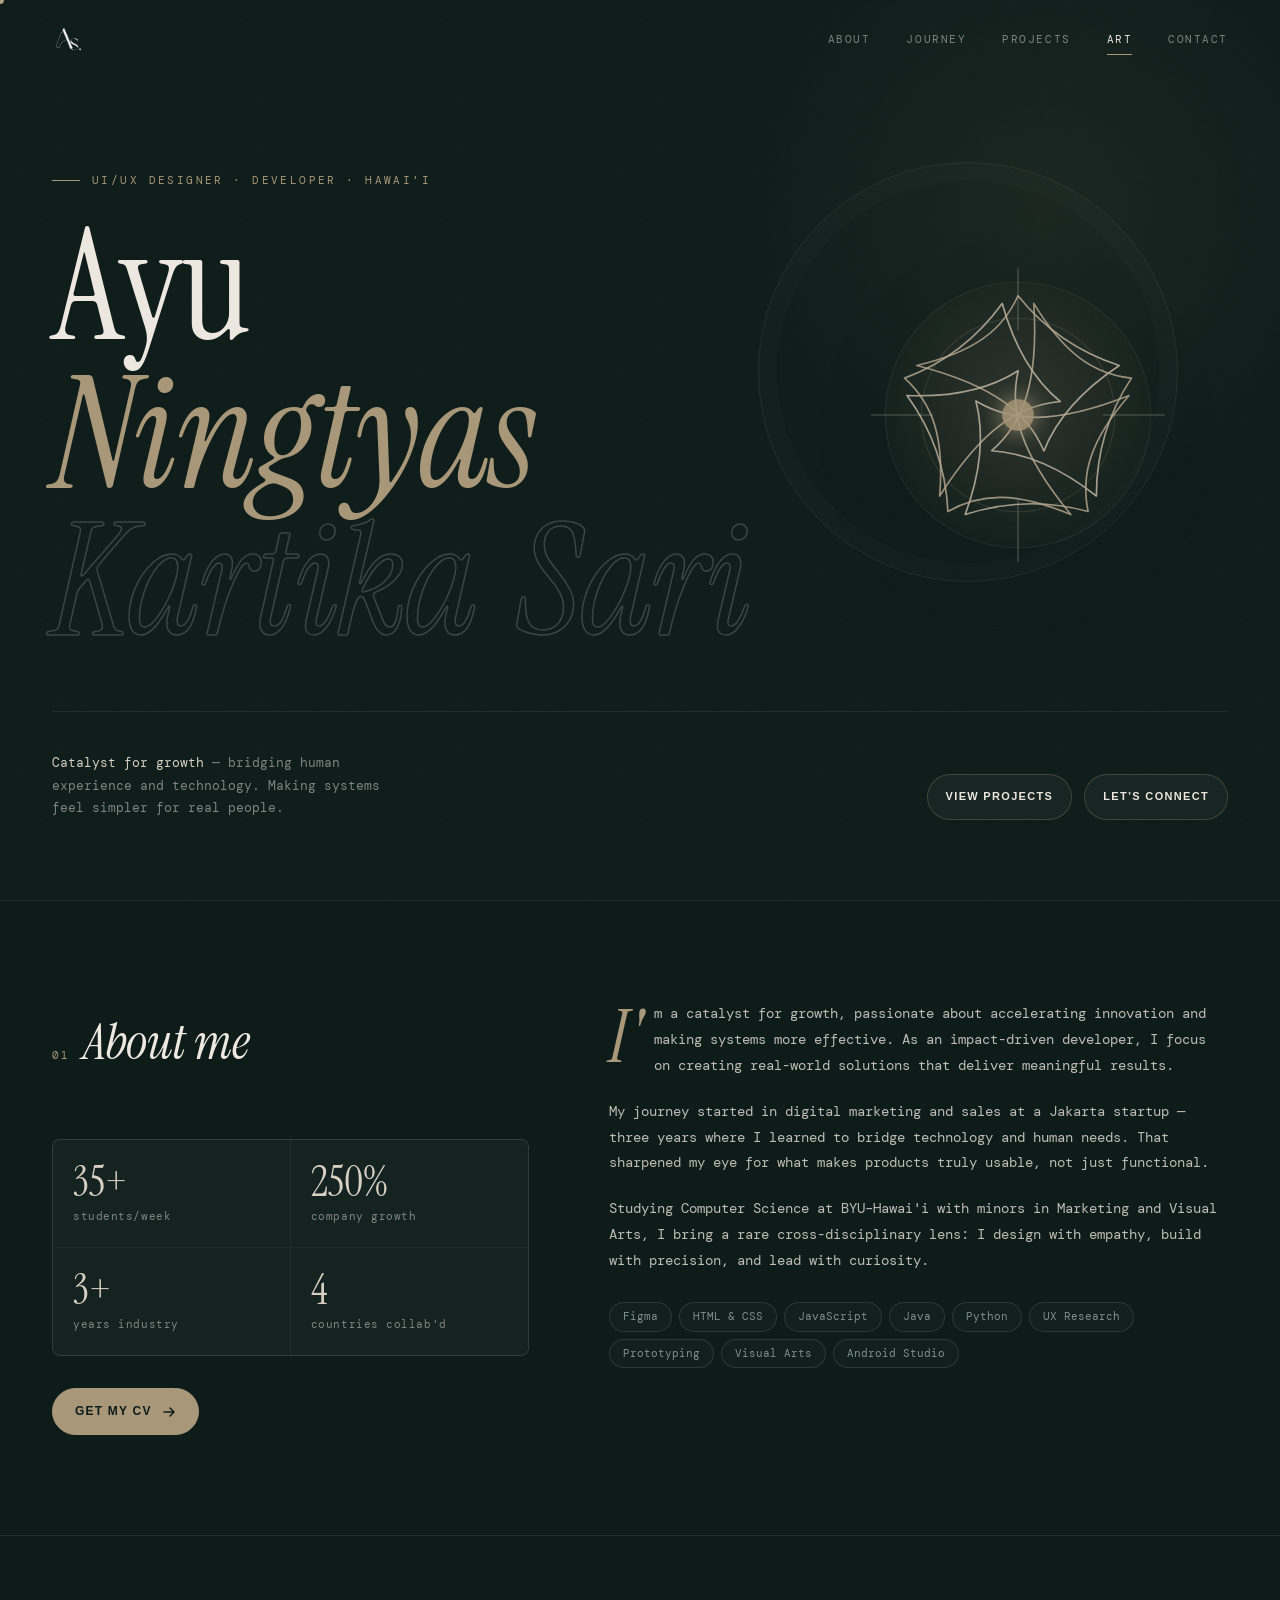
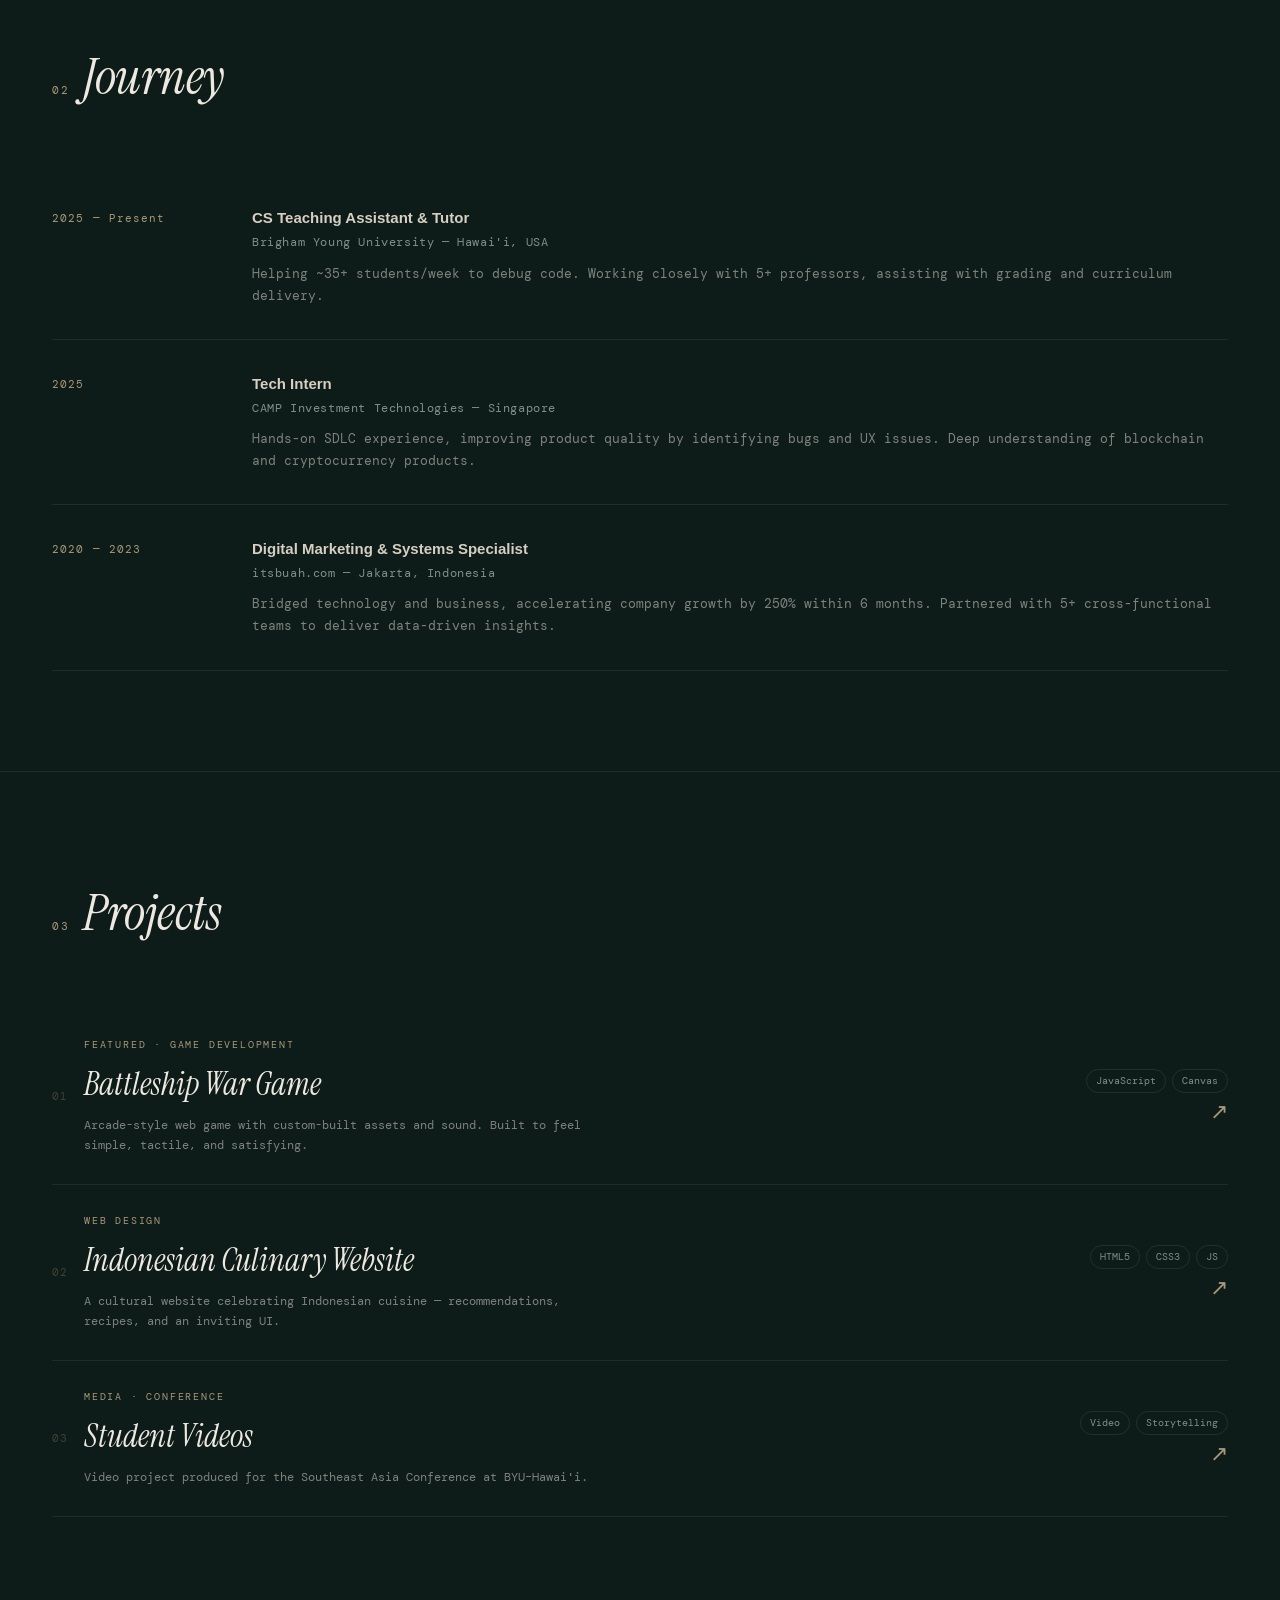
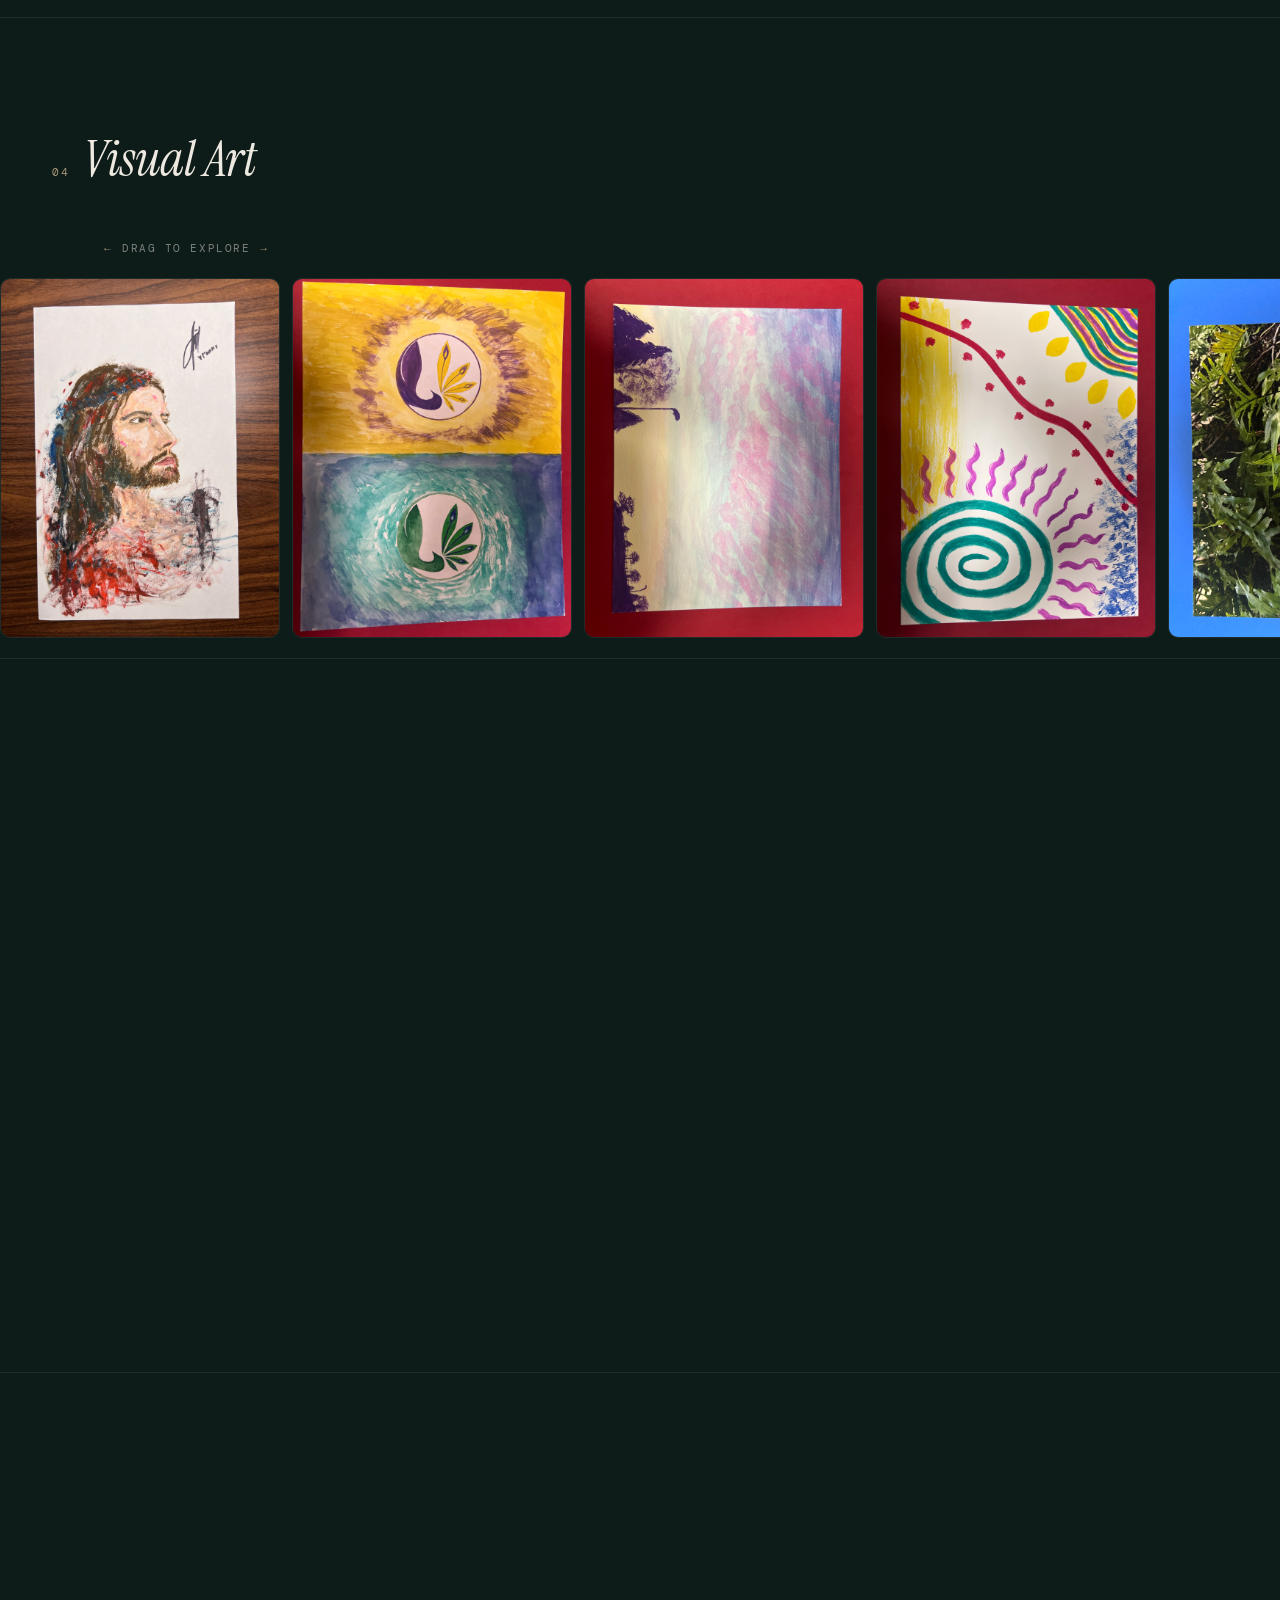
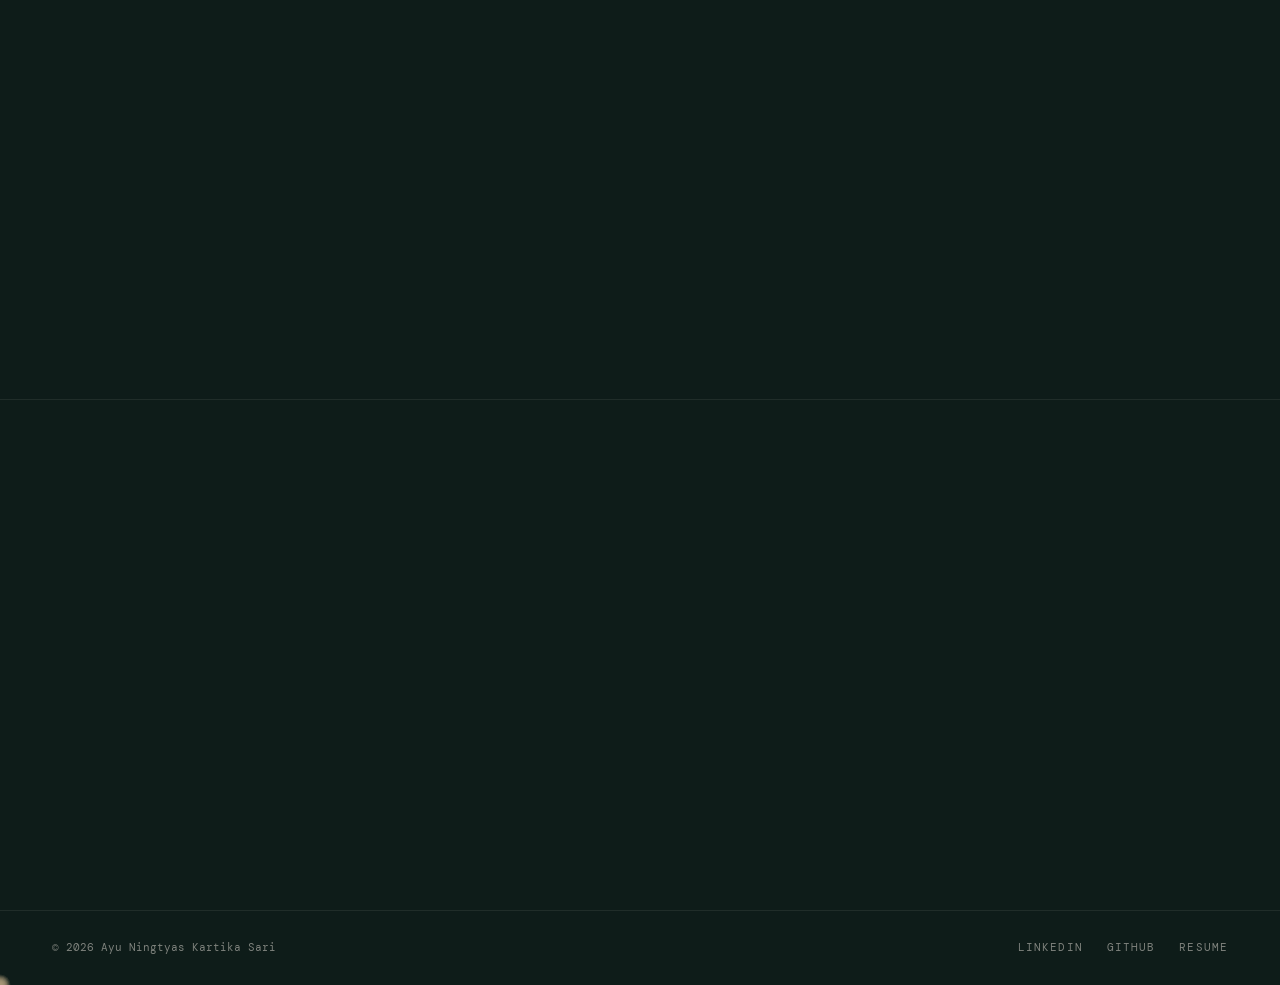
==== commit 071ffda7: "sss" ====
--- a/test.html
+++ b/test.html
@@ -3,18 +3,19 @@
 <head>
 <meta charset="UTF-8"/>
 <meta name="viewport" content="width=device-width, initial-scale=1.0"/>
-<title>Ayu Ningtyas — UI/UX</title>
+<title>Ayu Ningtyas Kartika Sari</title>
+<link rel="icon" href="assets/favicon.ico" type="image/x-icon"/>
 <link rel="preconnect" href="https://fonts.googleapis.com">
 <link rel="preconnect" href="https://fonts.gstatic.com" crossorigin>
 <link href="https://fonts.googleapis.com/css2?family=Instrument+Serif:ital@0;1&family=DM+Mono:wght@300;400;500&family=Cabinet+Grotesk:wght@400;500;700;800&display=swap" rel="stylesheet">
 <style>
-/* ── TOKENS ── */
 :root {
   --bg:#0e1c19; --bg1:#152320; --bg2:#1c2e2a;
   --sand:#d6cfc2; --taupe:#a89778; --sage:#7d9089; --cream:#ede8e0;
   --muted:rgba(237,232,224,.5);
   --line:rgba(237,232,224,.08);
   --line2:rgba(168,151,120,.28);
+  --glass:rgba(255,255,255,.035);
   --f-ser:"Instrument Serif",Georgia,serif;
   --f-grk:"Cabinet Grotesk",sans-serif;
   --f-mono:"DM Mono",monospace;
@@ -23,21 +24,37 @@
 }
 *,*::before,*::after { margin:0; padding:0; box-sizing:border-box }
 html { scroll-behavior:smooth; overflow-x:hidden }
-body { background:var(--bg); color:var(--cream); font-family:var(--f-mono); font-size:13px; line-height:1.6; overflow-x:hidden; cursor:none }
+body {
+  background:var(--bg);
+  color:var(--cream);
+  font-family:var(--f-mono);
+  font-size:13px;
+  line-height:1.6;
+  overflow-x:hidden;
+  cursor:none;
+}
 a { color:inherit; text-decoration:none }
 img, video { display:block; max-width:100% }
-
-/* ── GRAIN ── */
+button,input,textarea { font:inherit }
+
 body::after {
   content:""; position:fixed; inset:0; z-index:9000; pointer-events:none; opacity:.028;
   background-image:url("data:image/svg+xml,%3Csvg xmlns='http://www.w3.org/2000/svg' width='300' height='300'%3E%3Cfilter id='n'%3E%3CfeTurbulence type='fractalNoise' baseFrequency='.85' numOctaves='4' stitchTiles='stitch'/%3E%3C/filter%3E%3Crect width='300' height='300' filter='url(%23n)'/%3E%3C/svg%3E");
   background-size:200px;
 }
 
-/* ── CURSOR ── */
+/* progress */
+#scroll-progress {
+  position:fixed; top:0; left:0; height:2px; width:0%; z-index:1200;
+  background:linear-gradient(90deg,var(--taupe),var(--sand));
+  box-shadow:0 0 18px rgba(168,151,120,.35);
+}
+
+/* cursor */
 #cur-dot {
   position:fixed; width:8px; height:8px; background:var(--taupe); border-radius:50%;
   pointer-events:none; z-index:9998; transform:translate(-50%,-50%); mix-blend-mode:screen;
+  transition:transform .22s var(--spring), opacity .2s;
 }
 #cur-label {
   position:fixed; font-family:var(--f-grk); font-size:11px; font-weight:700;
@@ -47,27 +64,43 @@
   transition:transform .25s var(--spring), opacity .2s; opacity:0; white-space:nowrap;
 }
 .trail-dot { position:fixed; border-radius:50%; pointer-events:none; z-index:9996; transform:translate(-50%,-50%) }
-body.cur-hover #cur-dot  { opacity:0 }
+body.cur-hover #cur-dot  { opacity:0; transform:translate(-50%,-50%) scale(.6) }
 body.cur-hover #cur-label { transform:translate(-50%,-50%) scale(1); opacity:1 }
-
-/* ── NAV ── */
+body.cur-click #cur-dot { transform:translate(-50%,-50%) scale(.45) }
+
+/* nav */
 nav {
   position:fixed; top:0; left:0; right:0; z-index:500;
   padding:22px 52px; display:flex; align-items:center; justify-content:space-between;
-  transition:padding .3s var(--ease), background .3s;
-}
-nav.stuck { padding:14px 52px; background:rgba(14,28,25,.82); backdrop-filter:blur(18px); border-bottom:1px solid var(--line) }
+  transition:padding .3s var(--ease), background .3s, transform .35s var(--ease);
+}
+nav.stuck {
+  padding:14px 52px; background:rgba(14,28,25,.82); backdrop-filter:blur(18px);
+  border-bottom:1px solid var(--line)
+}
 .nav-mark { font-family:var(--f-ser); font-style:italic; font-size:1.1rem; color:var(--taupe); letter-spacing:.02em }
 .nav-links { list-style:none; display:flex; gap:36px }
-.nav-links a { font-size:11px; letter-spacing:.14em; text-transform:uppercase; color:var(--muted); display:inline-block; transition:color .2s }
-.nav-links a:hover { color:var(--cream) }
+.nav-links a {
+  font-size:11px; letter-spacing:.14em; text-transform:uppercase; color:var(--muted);
+  display:inline-block; transition:color .2s, transform .2s var(--spring);
+  position:relative; padding:6px 0;
+}
+.nav-links a::after {
+  content:""; position:absolute; left:0; bottom:0; height:1px; width:100%;
+  background:var(--taupe); transform:scaleX(0); transform-origin:right;
+  transition:transform .35s var(--ease);
+}
+.nav-links a:hover,
+.nav-links a.active { color:var(--cream) }
+.nav-links a:hover::after,
+.nav-links a.active::after { transform:scaleX(1); transform-origin:left }
 .nav-ham { display:none; flex-direction:column; gap:5px; background:none; border:none; cursor:none; padding:4px }
 .nav-ham span { display:block; width:22px; height:1.5px; background:var(--sand); transition:transform .3s, opacity .3s }
 .nav-ham.open span:nth-child(1) { transform:translateY(6.5px) rotate(45deg) }
 .nav-ham.open span:nth-child(2) { opacity:0 }
 .nav-ham.open span:nth-child(3) { transform:translateY(-6.5px) rotate(-45deg) }
 .mob-nav {
-  position:fixed; inset:0; z-index:490; background:var(--bg1);
+  position:fixed; inset:0; z-index:490; background:rgba(14,28,25,.96); backdrop-filter:blur(20px);
   display:flex; flex-direction:column; align-items:center; justify-content:center; gap:28px;
   opacity:0; pointer-events:none; transition:opacity .35s var(--ease);
 }
@@ -82,14 +115,120 @@
 }
 .mob-nav a:hover::after { clip-path:inset(0 0% 0 0) }
 
-/* ── HERO ── */
+/* toast */
+.toast {
+  position:fixed; right:24px; bottom:24px; z-index:1300;
+  background:rgba(214,207,194,.96); color:var(--bg);
+  padding:12px 16px; border-radius:999px; font-size:11px; letter-spacing:.08em;
+  text-transform:uppercase; font-family:var(--f-grk); font-weight:700;
+  transform:translateY(20px); opacity:0; pointer-events:none;
+  transition:transform .35s var(--spring), opacity .25s var(--ease);
+}
+.toast.show { transform:translateY(0); opacity:1 }
+
+/* hero */
 .hero { min-height:100svh; padding:120px 52px 80px; display:grid; grid-template-rows:1fr auto; position:relative; overflow:hidden }
+.hero-grid {
+  display:grid;
+  grid-template-columns:minmax(0,1.1fr) minmax(260px,420px);
+  gap:28px 42px;
+  align-items:center;
+}
+.hero-copy { min-width:0 }
+.hero-ornament-wrap {
+  display:flex;
+  justify-content:center;
+  align-items:center;
+}
+.hero-ornament {
+  width:min(34vw,360px);
+  min-width:260px;
+  height:auto;
+  filter:drop-shadow(0 20px 60px rgba(0,0,0,.2));
+}
+.ornament-halo {
+  fill:url(#softFill);
+  stroke:rgba(214,207,194,.08);
+  stroke-width:1;
+  animation:haloPulse 5.8s ease-in-out infinite;
+}
+.ornament-core {
+  fill:none;
+  stroke:rgba(214,207,194,.12);
+  stroke-width:1;
+}
+.petal {
+  fill:none;
+  stroke:url(#lineGlow);
+  stroke-width:1.5;
+  stroke-linecap:round;
+  stroke-linejoin:round;
+  opacity:.82;
+}
+.orbit { transform-origin:160px 160px; }
+.orbit-a { animation:floatPetalA 7s ease-in-out infinite; }
+.orbit-b { animation:floatPetalB 8.4s ease-in-out infinite; }
+.orbit-c { animation:floatPetalC 7.8s ease-in-out infinite; }
+.orbit-d { animation:floatPetalB 9.2s ease-in-out infinite reverse; }
+.orbit-e { animation:floatPetalA 8.6s ease-in-out infinite reverse; }
+.ornament-center {
+  fill:var(--taupe);
+  opacity:.88;
+  animation:centerPulse 3.2s ease-in-out infinite;
+}
+.line {
+  stroke:rgba(214,207,194,.22);
+  stroke-width:1.5;
+  stroke-linecap:round;
+}
+.draw {
+  stroke-dasharray:54;
+  stroke-dashoffset:54;
+  animation:drawLine 1.6s var(--ease) forwards;
+}
+.draw-1 { animation-delay:.35s; }
+.draw-2 { animation-delay:.55s; }
+.draw-3 { animation-delay:.75s; }
+.draw-4 { animation-delay:.95s; }
+@keyframes drawLine { to { stroke-dashoffset:0 } }
+@keyframes centerPulse {
+  0%,100% { transform:scale(1); opacity:.8; }
+  50% { transform:scale(1.22); opacity:1; }
+}
+@keyframes haloPulse {
+  0%,100% { transform:scale(1); opacity:.8; }
+  50% { transform:scale(1.04); opacity:1; }
+}
+@keyframes floatPetalA {
+  0%,100% { transform:rotate(0deg) translateY(0); }
+  50% { transform:rotate(7deg) translateY(-4px); }
+}
+@keyframes floatPetalB {
+  0%,100% { transform:rotate(0deg) translateY(0); }
+  50% { transform:rotate(-8deg) translateY(5px); }
+}
+@keyframes floatPetalC {
+  0%,100% { transform:rotate(0deg) scale(1); }
+  50% { transform:rotate(5deg) scale(1.03); }
+}
+.hero::before {
+  content:""; position:absolute; inset:auto 0 0 0; height:120px;
+  background:linear-gradient(180deg,transparent,rgba(14,28,25,.6)); pointer-events:none;
+}
 .hero-blob {
   position:absolute; top:-10%; right:-5%; width:600px; height:600px;
   background:radial-gradient(ellipse,rgba(168,151,120,.08) 0%,transparent 70%);
   pointer-events:none; animation:blobbreathe 8s ease-in-out infinite;
 }
+.hero-noise-ring {
+  position:absolute; right:8%; top:18%; width:min(42vw,420px); aspect-ratio:1;
+  border:1px solid rgba(214,207,194,.09); border-radius:50%;
+  box-shadow:inset 0 0 0 18px rgba(255,255,255,.01);
+  animation:ringFloat 7s ease-in-out infinite;
+  pointer-events:none;
+}
 @keyframes blobbreathe { 0%,100%{transform:scale(1) rotate(0deg)} 50%{transform:scale(1.08) rotate(6deg)} }
+@keyframes ringFloat { 0%,100%{transform:translateY(0) rotate(0deg)} 50%{transform:translateY(-10px) rotate(8deg)} }
 
 .hero-tag {
   font-size:11px; letter-spacing:.22em; text-transform:uppercase; color:var(--taupe);
@@ -99,7 +238,6 @@
 .hero-tag::before { content:""; width:28px; height:1px; background:var(--taupe) }
 @keyframes fadein { to { opacity:1 } }
 
-/* magnetic name rows */
 .mag-row {
   font-family:var(--f-ser); font-size:clamp(4.5rem,12vw,11rem);
   font-weight:400; line-height:.92; letter-spacing:-.02em;
@@ -109,7 +247,13 @@
 .mag-row.row1 { animation-delay:.2s }
 .mag-row.row2 { font-style:italic; color:var(--taupe); animation-delay:.35s }
 .mag-row.row3 { -webkit-text-stroke:1.5px rgba(237,232,224,.2); color:transparent; font-style:italic; animation-delay:.5s }
-.mag-ch { display:inline-block; cursor:none; transition:transform .35s var(--spring), color .2s }
+.mag-ch {
+  display:inline-block; cursor:none;
+  transition:transform .35s var(--spring), color .2s, text-shadow .25s;
+  will-change:transform;
+}
+.mag-row.row1 .mag-ch:hover,
+.mag-row.row2 .mag-ch:hover { text-shadow:0 0 20px rgba(214,207,194,.08) }
 .mag-row.row2 .mag-ch:hover { color:var(--sand); -webkit-text-stroke:0 }
 .mag-row.row3 .mag-ch:hover { -webkit-text-stroke:1.5px rgba(237,232,224,.55) }
 
@@ -120,94 +264,124 @@
 }
 .hero-desc { max-width:340px; color:var(--muted); font-size:13px; line-height:1.75 }
 .hero-desc strong { color:var(--sand); font-weight:400 }
-.hero-scroll-cta {
-  display:flex; flex-direction:column; align-items:center; gap:8px;
-  color:var(--muted); font-size:10px; letter-spacing:.2em; text-transform:uppercase;
-  cursor:none; transition:color .2s;
-}
-.hero-scroll-cta:hover { color:var(--sand) }
-.scroll-line { width:1px; height:52px; background:linear-gradient(var(--taupe),transparent); animation:pulse 2.2s ease-in-out infinite }
-@keyframes pulse { 0%,100%{opacity:.4;transform:scaleY(1)} 50%{opacity:1;transform:scaleY(1.15)} }
-
-/* ── TICKER ── */
-.ticker-outer { overflow:hidden; background:var(--taupe); padding:11px 0; transform:skewY(-1.5deg); margin:0 -4px }
-.ticker-inner { display:flex; width:max-content; animation:tickscroll 22s linear infinite; transform:skewY(1.5deg) }
-.ticker-inner:hover { animation-play-state:paused }
-.t-item { font-family:var(--f-grk); font-size:12px; font-weight:700; letter-spacing:.14em; text-transform:uppercase; color:var(--bg); padding:0 28px; white-space:nowrap }
-.t-sep { color:rgba(14,28,25,.4); padding:0 4px }
-@keyframes tickscroll { from{transform:skewY(1.5deg) translateX(0)} to{transform:skewY(1.5deg) translateX(-50%)} }
-
-/* ── SECTIONS ── */
-.sec { padding:100px 52px; border-top:1px solid var(--line) }
+.hero-actions { display:flex; gap:12px; flex-wrap:wrap; align-items:center }
+.mini-btn {
+  position:relative; overflow:hidden;
+  display:inline-flex; align-items:center; gap:10px;
+  padding:13px 18px; border-radius:999px;
+  border:1px solid var(--line2); background:var(--glass);
+  font-family:var(--f-grk); font-size:11px; font-weight:700;
+  letter-spacing:.12em; text-transform:uppercase;
+  transition:transform .25s var(--spring), border-color .25s, background .25s;
+  cursor:none;
+}
+.mini-btn::before {
+  content:""; position:absolute; inset:0; transform:translateX(-120%);
+  background:linear-gradient(90deg,transparent,rgba(255,255,255,.14),transparent);
+}
+.mini-btn:hover { transform:translateY(-3px); border-color:rgba(214,207,194,.26); background:rgba(255,255,255,.055) }
+.mini-btn:hover::before { animation:shine .9s var(--ease) }
+@keyframes shine { to { transform:translateX(120%) } }
+
+/* sections */
+.sec { padding:100px 52px; border-top:1px solid var(--line); position:relative }
 .sec-row { display:flex; align-items:baseline; gap:14px; margin-bottom:56px }
 .sec-num { font-size:11px; color:var(--taupe); letter-spacing:.14em }
 .sec-title { font-family:var(--f-ser); font-style:italic; font-size:clamp(2.2rem,4vw,3.4rem); font-weight:400; color:var(--cream); letter-spacing:-.01em }
 
-/* ── ABOUT ── */
+/* about */
 #about.sec { display:grid; grid-template-columns:1fr 1.3fr; gap:80px; align-items:start }
 .about-sticky { position:sticky; top:100px }
-.stat-grid { display:grid; grid-template-columns:1fr 1fr; gap:1px; background:var(--line); border:1px solid var(--line); border-radius:6px; overflow:hidden; margin-bottom:32px }
-.stat-cell { background:var(--bg1); padding:22px 20px; position:relative; overflow:hidden }
-.stat-cell::before { content:""; position:absolute; inset:0; background:var(--taupe); opacity:0; transition:opacity .3s }
-.stat-cell:hover::before { opacity:.06 }
+.stat-grid {
+  display:grid; grid-template-columns:1fr 1fr; gap:1px; background:var(--line);
+  border:1px solid var(--line); border-radius:8px; overflow:hidden; margin-bottom:32px;
+}
+.stat-cell {
+  background:var(--bg1); padding:22px 20px; position:relative; overflow:hidden;
+  transition:transform .28s var(--spring), background .3s, box-shadow .3s;
+}
+.stat-cell::before {
+  content:""; position:absolute; inset:0; background:radial-gradient(circle at var(--mx,50%) var(--my,50%), rgba(168,151,120,.18), transparent 38%);
+  opacity:0; transition:opacity .25s;
+}
+.stat-cell:hover::before { opacity:1 }
+.stat-cell:hover { transform:translateY(-3px); box-shadow:0 14px 24px rgba(0,0,0,.16) }
 .stat-n { font-family:var(--f-ser); font-size:2.6rem; color:var(--sand); line-height:1; display:block }
 .stat-l { font-size:11px; color:var(--muted); margin-top:4px; display:block; letter-spacing:.05em }
 .cv-btn {
+  position:relative; overflow:hidden;
   display:inline-flex; align-items:center; gap:10px;
   font-family:var(--f-grk); font-size:12px; font-weight:700; letter-spacing:.1em; text-transform:uppercase;
-  color:var(--bg); background:var(--taupe); padding:13px 22px; border-radius:4px; border:1.5px solid var(--taupe);
-  transition:background .2s, gap .25s var(--spring), transform .2s var(--spring); cursor:none;
-}
-.cv-btn:hover { background:var(--sand); gap:18px; transform:translateY(-3px) }
+  color:var(--bg); background:var(--taupe); padding:13px 22px; border-radius:999px; border:1.5px solid var(--taupe);
+  transition:background .2s, gap .25s var(--spring), transform .2s var(--spring), box-shadow .3s; cursor:none;
+}
+.cv-btn::before {
+  content:""; position:absolute; inset:0; transform:translateX(-120%);
+  background:linear-gradient(90deg,transparent,rgba(255,255,255,.28),transparent);
+}
+.cv-btn:hover { background:var(--sand); gap:18px; transform:translateY(-3px); box-shadow:0 16px 30px rgba(0,0,0,.18) }
+.cv-btn:hover::before { animation:shine .9s var(--ease) }
 .cv-btn svg { transition:transform .25s var(--spring) }
 .cv-btn:hover svg { transform:translateX(4px) }
 .about-body p { font-size:14px; color:rgba(237,232,224,.78); line-height:1.85; margin-bottom:20px }
 .drop-cap::first-letter { font-family:var(--f-ser); font-size:4.5rem; font-style:italic; float:left; line-height:.72; margin-right:10px; margin-top:10px; color:var(--taupe) }
 .skill-chips { display:flex; flex-wrap:wrap; gap:7px; margin-top:28px }
-.chip { font-size:11px; color:var(--sage); border:1px solid rgba(125,144,137,.22); padding:5px 13px; border-radius:20px; background:rgba(125,144,137,.04); transition:color .2s, border-color .2s, transform .2s var(--spring); cursor:none }
-.chip:hover { color:var(--cream); border-color:rgba(125,144,137,.5); transform:translateY(-2px) }
-
-/* ── JOURNEY ── */
+.chip {
+  font-size:11px; color:var(--sage); border:1px solid rgba(125,144,137,.22); padding:5px 13px; border-radius:20px;
+  background:rgba(125,144,137,.04); transition:color .2s, border-color .2s, transform .2s var(--spring), background .2s; cursor:none
+}
+.chip:hover { color:var(--cream); border-color:rgba(125,144,137,.5); transform:translateY(-2px) scale(1.02); background:rgba(125,144,137,.08) }
+
+/* journey */
 .journey-list { display:grid; gap:0 }
-.j-item { display:grid; grid-template-columns:160px 1fr; gap:0 40px; padding:32px 0; border-bottom:1px solid var(--line); position:relative; transition:padding-left .3s var(--ease) }
+.j-item {
+  display:grid; grid-template-columns:160px 1fr; gap:0 40px; padding:32px 0; border-bottom:1px solid var(--line);
+  position:relative; transition:padding-left .3s var(--ease), background .3s, border-color .3s;
+}
 .j-item::before { content:""; position:absolute; left:0; top:0; bottom:0; width:2px; background:var(--taupe); transform:scaleY(0); transform-origin:top; transition:transform .4s var(--ease) }
-.j-item:hover { padding-left:16px }
+.j-item:hover { padding-left:16px; background:linear-gradient(90deg,rgba(168,151,120,.04),transparent) }
 .j-item:hover::before { transform:scaleY(1) }
 .j-date { font-size:11px; color:var(--taupe); letter-spacing:.1em; padding-top:4px }
 .j-role { font-family:var(--f-grk); font-size:15px; font-weight:700; color:var(--sand); margin-bottom:3px }
 .j-org { font-size:12px; color:var(--sage); letter-spacing:.05em; margin-bottom:10px }
 .j-desc { font-size:13px; color:var(--muted); line-height:1.7 }
 
-/* ── PROJECTS ── */
+/* projects */
 .proj-list { display:grid; gap:0 }
 .proj-item {
   display:grid; grid-template-columns:1fr auto; align-items:center; gap:20px;
   padding:28px 0; border-bottom:1px solid var(--line); cursor:none;
-  position:relative; overflow:hidden; transition:padding-left .3s var(--ease);
-}
-.proj-item::after { content:""; position:absolute; inset:0; background:linear-gradient(90deg,rgba(168,151,120,.05),transparent); opacity:0; transition:opacity .3s }
-.proj-item:hover { padding-left:20px }
+  position:relative; overflow:hidden; transition:padding-left .3s var(--ease), transform .25s var(--ease), border-color .25s;
+  transform-style:preserve-3d;
+}
+.proj-item::after {
+  content:""; position:absolute; inset:0;
+  background:linear-gradient(90deg,rgba(168,151,120,.05),transparent);
+  opacity:0; transition:opacity .3s;
+}
+.proj-item:hover { padding-left:20px; border-color:rgba(168,151,120,.18) }
 .proj-item:hover::after { opacity:1 }
 .proj-num { position:absolute; left:0; font-size:11px; color:rgba(168,151,120,.3); letter-spacing:.1em; transition:color .2s }
 .proj-item:hover .proj-num { color:var(--taupe) }
-.proj-left { padding-left:32px }
+.proj-left { padding-left:32px; transform:translateZ(10px) }
 .proj-cat { font-size:10px; letter-spacing:.18em; text-transform:uppercase; color:var(--taupe); margin-bottom:6px }
 .proj-name { font-family:var(--f-ser); font-size:clamp(1.4rem,2.5vw,2rem); font-style:italic; color:var(--cream); transition:color .2s }
 .proj-item:hover .proj-name { color:var(--sand) }
 .proj-desc { font-size:12px; color:var(--muted); margin-top:6px; max-width:520px; line-height:1.65 }
-.proj-right { display:flex; flex-direction:column; align-items:flex-end; gap:8px }
+.proj-right { display:flex; flex-direction:column; align-items:flex-end; gap:8px; transform:translateZ(24px) }
 .proj-tags { display:flex; gap:6px; flex-wrap:wrap; justify-content:flex-end }
-.proj-tag { font-size:10px; color:var(--sage); border:1px solid rgba(125,144,137,.18); padding:3px 9px; border-radius:2px }
+.proj-tag { font-size:10px; color:var(--sage); border:1px solid rgba(125,144,137,.18); padding:3px 9px; border-radius:999px }
 .proj-arrow { font-size:1.4rem; color:var(--taupe); transition:transform .3s var(--spring), color .2s; line-height:1 }
 .proj-item:hover .proj-arrow { transform:translate(6px,-4px); color:var(--sand) }
 #proj-preview {
-  position:fixed; width:220px; height:140px; border-radius:6px; overflow:hidden;
+  position:fixed; width:220px; height:140px; border-radius:10px; overflow:hidden;
   pointer-events:none; z-index:600; opacity:0; transform:scale(.9) rotate(-3deg);
   transition:opacity .25s var(--ease), transform .3s var(--spring); border:1px solid var(--line2);
+  box-shadow:0 24px 50px rgba(0,0,0,.3);
 }
 #proj-preview img, #proj-preview video { width:100%; height:100%; object-fit:cover }
 
-/* ── ART ── */
+/* art */
 .art-outer { overflow:hidden }
 .art-track {
   display:flex; gap:12px; padding:0 52px 20px;
@@ -215,8 +389,13 @@
 }
 .art-track:active { cursor:grabbing }
 .art-track::-webkit-scrollbar { display:none }
-.art-card { flex:0 0 280px; height:360px; border-radius:6px; overflow:hidden; position:relative; border:1px solid var(--line); scroll-snap-align:start }
+.art-card {
+  flex:0 0 280px; height:360px; border-radius:10px; overflow:hidden; position:relative;
+  border:1px solid var(--line); scroll-snap-align:start; transform-style:preserve-3d;
+  transition:transform .3s var(--ease), border-color .3s;
+}
 .art-card img { width:100%; height:100%; object-fit:cover; transition:transform .5s var(--ease), filter .4s }
+.art-card:hover { border-color:rgba(168,151,120,.24) }
 .art-card:hover img { transform:scale(1.06); filter:brightness(1.08) }
 .art-card-cap {
   position:absolute; bottom:0; left:0; right:0; padding:40px 18px 18px;
@@ -229,31 +408,33 @@
 .drag-hint::before { content:"←"; color:var(--taupe) }
 .drag-hint::after  { content:"→"; color:var(--taupe) }
 
-/* ── FEEDBACK ── */
+/* cards */
 .fb-grid { display:grid; grid-template-columns:repeat(3,1fr); gap:12px }
-.fb-card { border:1px solid var(--line); border-radius:6px; padding:28px; background:var(--bg1); transition:border-color .3s, transform .3s var(--ease) }
-.fb-card:hover { border-color:var(--line2); transform:translateY(-4px) }
+.fb-card,
+.blog-card {
+  border:1px solid var(--line); border-radius:10px; padding:28px; background:var(--bg1);
+  transition:border-color .3s, transform .3s var(--ease), box-shadow .3s;
+  transform-style:preserve-3d;
+}
+.fb-card:hover,
+.blog-card:hover { border-color:var(--line2); transform:translateY(-4px); box-shadow:0 18px 40px rgba(0,0,0,.18) }
 .fb-q { font-family:var(--f-ser); font-size:4rem; line-height:.6; color:var(--taupe); opacity:.3; margin-bottom:16px }
 .fb-text { font-size:13px; color:rgba(237,232,224,.72); line-height:1.8; font-style:italic; margin-bottom:20px }
 .fb-author { border-top:1px solid var(--line); padding-top:16px }
 .fb-name { font-family:var(--f-grk); font-size:13px; font-weight:700; color:var(--sand) }
 .fb-ctx { font-size:11px; color:var(--muted); margin-top:2px; letter-spacing:.04em }
 .fb-date { font-size:10px; color:var(--taupe); margin-top:6px; letter-spacing:.1em }
-
-/* ── BLOGS ── */
 .blog-grid { display:grid; grid-template-columns:1fr 1fr; gap:12px }
-.blog-card { border:1px solid var(--line); border-radius:6px; padding:28px; background:var(--bg1); transition:border-color .3s, transform .3s var(--ease) }
-.blog-card:hover { border-color:var(--line2); transform:translateY(-3px) }
 .blog-eyebrow { font-size:10px; letter-spacing:.18em; text-transform:uppercase; color:var(--taupe); display:flex; align-items:center; gap:8px; margin-bottom:14px }
 .blog-eyebrow::before { content:""; width:18px; height:1px; background:var(--taupe) }
 .blog-title { font-family:var(--f-grk); font-size:17px; font-weight:700; color:var(--sand); margin-bottom:10px; line-height:1.3 }
 .blog-desc { font-size:13px; color:var(--muted); line-height:1.7; margin-bottom:20px }
 .blog-links { display:flex; flex-direction:column; gap:9px }
-.blog-link { font-size:12px; color:var(--sage); display:flex; align-items:center; gap:6px; transition:color .2s, gap .2s var(--spring) }
+.blog-link { font-size:12px; color:var(--sage); display:flex; align-items:center; gap:6px; transition:color .2s, gap .2s var(--spring), transform .2s var(--spring) }
 .blog-link::before { content:"→"; color:var(--taupe); font-size:11px; flex-shrink:0 }
-.blog-link:hover { color:var(--cream); gap:10px }
-
-/* ── CONTACT ── */
+.blog-link:hover { color:var(--cream); gap:10px; transform:translateX(4px) }
+
+/* contact */
 .contact-wrap { display:grid; grid-template-columns:1fr 1fr; gap:80px; align-items:center }
 .contact-hl { font-family:var(--f-ser); font-size:clamp(3rem,6vw,5.5rem); font-weight:400; line-height:1.05; color:var(--cream) }
 .contact-hl em { font-style:italic; color:var(--taupe) }
@@ -261,10 +442,10 @@
 .contact-items { display:flex; flex-direction:column; gap:10px }
 .contact-row {
   display:flex; align-items:center; justify-content:space-between;
-  padding:16px 22px; border:1px solid var(--line); border-radius:4px; background:var(--bg1);
-  transition:border-color .25s, transform .25s var(--spring); cursor:none;
-}
-.contact-row:hover { border-color:var(--line2); transform:translateX(6px) }
+  padding:16px 22px; border:1px solid var(--line); border-radius:10px; background:var(--bg1);
+  transition:border-color .25s, transform .25s var(--spring), background .25s; cursor:none;
+}
+.contact-row:hover { border-color:var(--line2); transform:translateX(6px); background:rgba(255,255,255,.02) }
 .contact-label { font-size:10px; letter-spacing:.14em; text-transform:uppercase; color:var(--taupe); margin-bottom:3px }
 .contact-val { font-family:var(--f-grk); font-size:13px; font-weight:600; color:var(--sand) }
 .contact-arr { color:var(--taupe); font-size:1.2rem; transition:transform .25s var(--spring) }
@@ -272,24 +453,27 @@
 .send-btn {
   display:block; text-align:center; background:var(--taupe); color:var(--bg);
   font-family:var(--f-grk); font-size:12px; font-weight:700; letter-spacing:.12em; text-transform:uppercase;
-  padding:15px 22px; border-radius:4px; margin-top:10px;
-  transition:background .2s, transform .2s var(--spring); cursor:none;
-}
-.send-btn:hover { background:var(--sand); transform:translateY(-3px) }
-
-/* ── FOOTER ── */
+  padding:15px 22px; border-radius:999px; margin-top:10px;
+  transition:background .2s, transform .2s var(--spring), box-shadow .3s; cursor:none;
+}
+.send-btn:hover { background:var(--sand); transform:translateY(-3px); box-shadow:0 18px 32px rgba(0,0,0,.18) }
+
+/* footer */
 footer { padding:28px 52px; border-top:1px solid var(--line); display:flex; align-items:center; justify-content:space-between; flex-wrap:wrap; gap:12px }
 .foot-copy { font-size:11px; color:var(--muted) }
 .foot-links { display:flex; gap:24px }
-.foot-links a { font-size:11px; letter-spacing:.1em; text-transform:uppercase; color:var(--muted); transition:color .2s }
-.foot-links a:hover { color:var(--sand) }
-
-/* ── REVEAL ── */
+.foot-links a { font-size:11px; letter-spacing:.1em; text-transform:uppercase; color:var(--muted); transition:color .2s, transform .2s var(--spring) }
+.foot-links a:hover { color:var(--sand); transform:translateY(-2px) }
+
+/* reveal */
 .r { opacity:0; transform:translateY(22px); transition:opacity .7s var(--ease), transform .7s var(--ease) }
 .r.d1 { transition-delay:.1s } .r.d2 { transition-delay:.2s } .r.d3 { transition-delay:.3s }
 .r.on { opacity:1; transform:translateY(0) }
 
-/* ── RESPONSIVE ── */
+/* tilt opt-in */
+[data-tilt] { will-change:transform }
+
+/* reduced motion */
 @media(max-width:960px) {
   #about.sec { grid-template-columns:1fr; gap:40px }
   .about-sticky { position:static }
@@ -298,9 +482,23 @@
   .contact-wrap { grid-template-columns:1fr; gap:40px }
 }
 @media(max-width:768px) {
+  body { cursor:auto }
+  #cur-dot,#cur-label,.trail-dot { display:none }
   nav, nav.stuck { padding:16px 24px }
   .nav-links { display:none } .nav-ham { display:flex }
   .hero { padding:100px 24px 60px }
+  .hero-grid {
+    grid-template-columns:1fr;
+    gap:20px;
+  }
+  .hero-ornament-wrap {
+    order:2;
+    justify-content:flex-start;
+  }
+  .hero-ornament {
+    width:min(72vw,280px);
+    min-width:0;
+  }
   .sec { padding:80px 24px }
   .art-track { padding:0 24px 20px }
   .drag-hint { padding:12px 24px 0 }
@@ -310,18 +508,21 @@
   .proj-right { align-items:flex-start; flex-direction:row; flex-wrap:wrap }
   #proj-preview { display:none }
 }
-@media(prefers-reduced-motion:reduce) { *,*::before,*::after { animation-duration:.01ms!important; transition-duration:.01ms!important } }
+@media(prefers-reduced-motion:reduce) {
+  *,*::before,*::after { animation-duration:.01ms!important; transition-duration:.01ms!important; scroll-behavior:auto!important }
+  .hero-blob,.hero-noise-ring,#scroll-progress { animation:none!important }
+}
 </style>
 </head>
 <body>
-
-<!-- CURSOR -->
+<div id="scroll-progress"></div>
+<div class="toast" id="toast">Copied to clipboard</div>
+
 <div id="cur-dot"></div>
 <div id="cur-label"></div>
 
-<!-- NAV -->
 <nav id="nav">
-  <span class="nav-mark">Ayu Ningtyas</span>
+  <a href="#top"><img src="assets/logo.png" alt="Ayu Ningtyas" style="height:36px;width:auto;display:block;"></a>
   <ul class="nav-links">
     <li><a href="#about">About</a></li>
     <li><a href="#journey">Journey</a></li>
@@ -332,31 +533,81 @@
   <button class="nav-ham" id="navHam" aria-label="Menu"><span></span><span></span><span></span></button>
 </nav>
 
-<!-- MOBILE NAV -->
 <nav class="mob-nav" id="mobNav">
-  <a href="#about"    data-text="About"    class="mob-link">About</a>
-  <a href="#journey"  data-text="Journey"  class="mob-link">Journey</a>
+  <a href="#about" data-text="About" class="mob-link">About</a>
+  <a href="#journey" data-text="Journey" class="mob-link">Journey</a>
   <a href="#projects" data-text="Projects" class="mob-link">Projects</a>
-  <a href="#art"      data-text="Art"      class="mob-link">Art</a>
-  <a href="#contact"  data-text="Contact"  class="mob-link">Contact</a>
+  <a href="#art" data-text="Art" class="mob-link">Art</a>
+  <a href="#contact" data-text="Contact" class="mob-link">Contact</a>
 </nav>
 
-<!-- HERO -->
 <section class="hero" id="top">
   <div class="hero-blob" aria-hidden="true"></div>
-  <div>
-    <p class="hero-tag">UI/UX Designer · Developer · Hawai'i</p>
-    <div class="mag-row row1" id="heroRow1" aria-label="Ayu"></div>
-    <div class="mag-row row2" id="heroRow2" aria-label="Ningtyas"></div>
-    <div class="mag-row row3" id="heroRow3" aria-label="Kartika Sari"></div>
+  <div class="hero-noise-ring" aria-hidden="true"></div>
+  <div class="hero-grid">
+    <div class="hero-copy">
+      <p class="hero-tag">UI/UX Designer · Developer · Hawai'i</p>
+      <div class="mag-row row1" id="heroRow1" aria-label="Ayu"></div>
+      <div class="mag-row row2" id="heroRow2" aria-label="Ningtyas"></div>
+      <div class="mag-row row3" id="heroRow3" aria-label="Kartika Sari"></div>
+    </div>
+
+    <div class="hero-ornament-wrap r d1" aria-hidden="true">
+      <svg class="hero-ornament" viewBox="0 0 320 320" fill="none" xmlns="http://www.w3.org/2000/svg">
+        <defs>
+          <linearGradient id="lineGlow" x1="30" y1="40" x2="280" y2="280" gradientUnits="userSpaceOnUse">
+            <stop stop-color="#a89778"/>
+            <stop offset="1" stop-color="#d6cfc2"/>
+          </linearGradient>
+          <radialGradient id="softFill" cx="0" cy="0" r="1" gradientUnits="userSpaceOnUse" gradientTransform="translate(160 160) rotate(90) scale(140)">
+            <stop stop-color="#a89778" stop-opacity="0.18"/>
+            <stop offset="1" stop-color="#a89778" stop-opacity="0"/>
+          </radialGradient>
+          <filter id="blurGlow" x="-50%" y="-50%" width="200%" height="200%">
+            <feGaussianBlur stdDeviation="10" result="b"/>
+            <feMerge>
+              <feMergeNode in="b"/>
+              <feMergeNode in="SourceGraphic"/>
+            </feMerge>
+          </filter>
+        </defs>
+
+        <circle cx="160" cy="160" r="118" class="ornament-halo" />
+        <circle cx="160" cy="160" r="86" class="ornament-core" />
+
+        <g class="orbit orbit-a">
+          <path d="M160 54C184 84 213 104 250 116C223 134 196 159 183 192C169 159 140 134 70 116C121 104 146 85 160 54Z" class="petal petal-a"/>
+        </g>
+        <g class="orbit orbit-b">
+          <path d="M160 54C184 84 213 104 250 116C223 134 196 159 183 192C169 159 140 134 70 116C121 104 146 85 160 54Z" class="petal petal-b" transform="rotate(72 160 160)"/>
+        </g>
+        <g class="orbit orbit-c">
+          <path d="M160 54C184 84 213 104 250 116C223 134 196 159 183 192C169 159 140 134 70 116C121 104 146 85 160 54Z" class="petal petal-c" transform="rotate(144 160 160)"/>
+        </g>
+        <g class="orbit orbit-d">
+          <path d="M160 54C184 84 213 104 250 116C223 134 196 159 183 192C169 159 140 134 70 116C121 104 146 85 160 54Z" class="petal petal-d" transform="rotate(216 160 160)"/>
+        </g>
+        <g class="orbit orbit-e">
+          <path d="M160 54C184 84 213 104 250 116C223 134 196 159 183 192C169 159 140 134 70 116C121 104 146 85 160 54Z" class="petal petal-e" transform="rotate(288 160 160)"/>
+        </g>
+
+        <circle cx="160" cy="160" r="14" class="ornament-center" filter="url(#blurGlow)"/>
+        <path d="M160 30V84" class="line draw draw-1"/>
+        <path d="M290 160H236" class="line draw draw-2"/>
+        <path d="M160 290V236" class="line draw draw-3"/>
+        <path d="M30 160H84" class="line draw draw-4"/>
+      </svg>
+    </div>
   </div>
   <div class="hero-bottom">
     <p class="hero-desc"><strong>Catalyst for growth</strong> — bridging human experience and technology. Making systems feel simpler for real people.</p>
-
+    <div class="hero-actions">
+      <a href="#projects" class="mini-btn" data-cur="Explore">View Projects</a>
+      <a href="mailto:ayunks27@go.byuh.edu" class="mini-btn" data-cur="Email">Let’s Connect</a>
+    </div>
   </div>
 </section>
 
-<!-- ABOUT -->
 <section id="about" class="sec">
   <div class="about-sticky r">
     <div class="sec-row"><span class="sec-num">01</span><h2 class="sec-title" data-scramble="About me">About me</h2></div>
@@ -389,7 +640,6 @@
   </div>
 </section>
 
-<!-- JOURNEY -->
 <section id="journey" class="sec">
   <div class="sec-row r"><span class="sec-num">02</span><h2 class="sec-title" data-scramble="Journey">Journey</h2></div>
   <div class="journey-list">
@@ -420,12 +670,11 @@
   </div>
 </section>
 
-<!-- PROJECTS -->
 <section id="projects" class="sec">
   <div class="sec-row r"><span class="sec-num">03</span><h2 class="sec-title" data-scramble="Projects">Projects</h2></div>
   <div id="proj-preview"></div>
   <div class="proj-list">
-    <div class="proj-item r" data-preview="/assets/battleship.mp4" data-preview-type="video" data-cur="Play">
+    <div class="proj-item r" data-tilt data-preview="/assets/battleship.mp4" data-preview-type="video" data-cur="Play">
       <span class="proj-num">01</span>
       <div class="proj-left">
         <div class="proj-cat">Featured · Game Development</div>
@@ -437,7 +686,7 @@
         <a href="https://ayuningtyaskartikas.github.io/mybattleshipwar/main.html" target="_blank" class="proj-arrow">↗</a>
       </div>
     </div>
-    <div class="proj-item r d1" data-preview="/assets/web.png" data-preview-type="img" data-cur="View">
+    <div class="proj-item r d1" data-tilt data-preview="/assets/web.png" data-preview-type="img" data-cur="View">
       <span class="proj-num">02</span>
       <div class="proj-left">
         <div class="proj-cat">Web Design</div>
@@ -449,7 +698,7 @@
         <a href="https://cs401w2018.github.io/projects-ayuningtyaskartikas/final/indonesia-culinary/menu.html" target="_blank" class="proj-arrow">↗</a>
       </div>
     </div>
-    <div class="proj-item r d2" data-preview="/assets/student.png" data-preview-type="img" data-cur="View">
+    <div class="proj-item r d2" data-tilt data-preview="/assets/student.png" data-preview-type="img" data-cur="View">
       <span class="proj-num">03</span>
       <div class="proj-left">
         <div class="proj-cat">Media · Conference</div>
@@ -464,37 +713,35 @@
   </div>
 </section>
 
-<!-- ART -->
 <section id="art" class="sec" style="padding-bottom:0">
   <div class="sec-row r" style="margin-bottom:28px"><span class="sec-num">04</span><h2 class="sec-title" data-scramble="Visual Art">Visual Art</h2></div>
   <p class="drag-hint r">Drag to explore</p>
 </section>
 <div class="art-outer r">
   <div class="art-track" id="artTrack">
-    <div class="art-card"><img src="assets/img1.jpeg" alt="Jesus Christ"  loading="lazy"><div class="art-card-cap">Jesus Christ</div></div>
-    <div class="art-card"><img src="assets/img2.jpeg" alt="Twin Peacock"  loading="lazy"><div class="art-card-cap">Twin Peacock</div></div>
-    <div class="art-card"><img src="assets/img3.jpeg" alt="Purple Sunset" loading="lazy"><div class="art-card-cap">Purple Sunset</div></div>
-    <div class="art-card"><img src="assets/img4.jpeg" alt="Be You"        loading="lazy"><div class="art-card-cap">Be You</div></div>
-    <div class="art-card"><img src="assets/img5.jpeg" alt="The Frog"      loading="lazy"><div class="art-card-cap">The Frog</div></div>
-    <div class="art-card"><img src="assets/img7.jpeg" alt="Dreamer Cat"   loading="lazy"><div class="art-card-cap">Dreamer Cat</div></div>
+    <div class="art-card" data-tilt><img src="assets/img1.jpeg" alt="Jesus Christ" loading="lazy"><div class="art-card-cap">Jesus Christ</div></div>
+    <div class="art-card" data-tilt><img src="assets/img2.jpeg" alt="Twin Peacock" loading="lazy"><div class="art-card-cap">Twin Peacock</div></div>
+    <div class="art-card" data-tilt><img src="assets/img3.jpeg" alt="Purple Sunset" loading="lazy"><div class="art-card-cap">Purple Sunset</div></div>
+    <div class="art-card" data-tilt><img src="assets/img4.jpeg" alt="Be You" loading="lazy"><div class="art-card-cap">Be You</div></div>
+    <div class="art-card" data-tilt><img src="assets/img5.jpeg" alt="The Frog" loading="lazy"><div class="art-card-cap">The Frog</div></div>
+    <div class="art-card" data-tilt><img src="assets/img7.jpeg" alt="Dreamer Cat" loading="lazy"><div class="art-card-cap">Dreamer Cat</div></div>
   </div>
 </div>
 
-<!-- FEEDBACK -->
 <section id="feedback" class="sec">
   <div class="sec-row r"><span class="sec-num">05</span><h2 class="sec-title" data-scramble="Peer Feedback">Peer Feedback</h2></div>
   <div class="fb-grid">
-    <div class="fb-card r">
+    <div class="fb-card r" data-tilt>
       <div class="fb-q">"</div>
       <p class="fb-text">Her dedication to completing the project on time while ensuring high-quality results was remarkable. Even when we encountered challenges, Ayu consistently demonstrated professionalism, patience, and kindness toward every member of the group.</p>
       <div class="fb-author"><div class="fb-name">Aquima Catayoc</div><div class="fb-ctx">Business Marketing Class</div><div class="fb-date">Dec 2025</div></div>
     </div>
-    <div class="fb-card r d1">
+    <div class="fb-card r d1" data-tilt>
       <div class="fb-q">"</div>
       <p class="fb-text">You are a remarkable individual and I'm happy that I was able to work alongside you for this conference. I just know that great things are ahead of you!</p>
       <div class="fb-author"><div class="fb-name">Cynthia Uvang</div><div class="fb-ctx">RFHD BYU–Hawaii</div><div class="fb-date">May 2025</div></div>
     </div>
-    <div class="fb-card r d2">
+    <div class="fb-card r d2" data-tilt>
       <div class="fb-q">"</div>
       <p class="fb-text">She consistently stands out for her positive attitude and strong teamwork. Always eager to help others — completing tasks efficiently and approaching every situation with kindness and professionalism.</p>
       <div class="fb-author"><div class="fb-name">Julia Shih</div><div class="fb-ctx">Business Marketing Class</div><div class="fb-date">Dec 2025</div></div>
@@ -502,11 +749,10 @@
   </div>
 </section>
 
-<!-- BLOGS -->
 <section id="blogs" class="sec">
   <div class="sec-row r"><span class="sec-num">06</span><h2 class="sec-title" data-scramble="Writing">Writing</h2></div>
   <div class="blog-grid">
-    <div class="blog-card r">
+    <div class="blog-card r" data-tilt>
       <p class="blog-eyebrow">LinkedIn Learning</p>
       <h3 class="blog-title">Continuous Education</h3>
       <p class="blog-desc">Certifications spanning content marketing, SEO, e-commerce, and machine learning.</p>
@@ -517,7 +763,7 @@
         <a href="https://www.linkedin.com/learning/certificates/efa199918ece16bb5d3e994c8e833579d9cdf71e50d34601f8e9d4d636ca5c1e" class="blog-link" target="_blank">AI & Machine Learning</a>
       </div>
     </div>
-    <div class="blog-card r d1">
+    <div class="blog-card r d1" data-tilt>
       <p class="blog-eyebrow">Personal Reflections</p>
       <h3 class="blog-title">Marketing & Business Writing</h3>
       <p class="blog-desc">Personal reflections on marketing strategy, consumer behavior, and brand thinking — on LinkedIn.</p>
@@ -531,7 +777,6 @@
   </div>
 </section>
 
-<!-- CONTACT -->
 <section id="contact" class="sec">
   <div class="contact-wrap">
     <div class="r">
@@ -539,7 +784,7 @@
       <p class="contact-sub">Open to UI/UX roles, front-end collaborations, and creative projects. Always happy to connect.</p>
     </div>
     <div class="contact-items r d1">
-      <a href="mailto:ayunks27@go.byuh.edu" class="contact-row" data-cur="Email">
+      <a href="mailto:ayunks27@go.byuh.edu" class="contact-row js-copy-email" data-email="ayunks27@go.byuh.edu" data-cur="Copy">
         <div><div class="contact-label">Email</div><div class="contact-val">ayunks27@go.byuh.edu</div></div>
         <span class="contact-arr">→</span>
       </a>
@@ -556,9 +801,8 @@
   </div>
 </section>
 
-<!-- FOOTER -->
 <footer>
-  <p class="foot-copy">© 2025 Ayu Ningtyas Kartika Sari</p>
+  <p class="foot-copy">© 2026 Ayu Ningtyas Kartika Sari</p>
   <div class="foot-links">
     <a href="https://www.linkedin.com/in/ayunks/" target="_blank">LinkedIn</a>
     <a href="https://github.com/ayuningtyaskartikas" target="_blank">GitHub</a>
@@ -567,45 +811,53 @@
 </footer>
 
 <script>
-/* ══════════════════════════════════════════
-   TRAILING DOTS CURSOR
-══════════════════════════════════════════ */
-const TRAIL_COUNT = 10;
-const trails = [];
-for (let i = 0; i < TRAIL_COUNT; i++) {
-  const el = document.createElement('div');
-  el.className = 'trail-dot';
-  const size    = 3 + i * 2;
-  const opacity = 0.6 - i * 0.05;
-  const delay   = 0.02 + i * 0.03;
-  el.style.cssText = `width:${size}px;height:${size}px;background:rgba(168,151,120,${opacity.toFixed(2)});transition:left ${delay.toFixed(2)}s linear,top ${delay.toFixed(2)}s linear`;
-  document.body.appendChild(el);
-  trails.push(el);
-}
+/* cursor */
+const finePointer = window.matchMedia('(pointer:fine)').matches;
+const prefersReducedMotion = window.matchMedia('(prefers-reduced-motion: reduce)').matches;
 
 const curDot = document.getElementById('cur-dot');
 const curLbl = document.getElementById('cur-label');
-
-document.addEventListener('mousemove', e => {
-  const x = e.clientX, y = e.clientY;
-  curDot.style.left = x + 'px';
-  curDot.style.top  = y + 'px';
-  curLbl.style.left = x + 'px';
-  curLbl.style.top  = (y - 34) + 'px';
-  trails.forEach(t => { t.style.left = x + 'px'; t.style.top = y + 'px'; });
-}, { passive: true });
-
-document.addEventListener('mousedown', () => document.body.classList.add('cur-click'));
-document.addEventListener('mouseup',   () => document.body.classList.remove('cur-click'));
-
-document.querySelectorAll('[data-cur]').forEach(el => {
-  el.addEventListener('mouseenter', () => { curLbl.textContent = el.dataset.cur; document.body.classList.add('cur-hover'); });
-  el.addEventListener('mouseleave', () => document.body.classList.remove('cur-hover'));
-});
-
-/* ══════════════════════════════════════════
-   MAGNETIC HERO NAME
-══════════════════════════════════════════ */
+const toast = document.getElementById('toast');
+
+if (finePointer && !prefersReducedMotion) {
+  const TRAIL_COUNT = 10;
+  const trails = [];
+  for (let i = 0; i < TRAIL_COUNT; i++) {
+    const el = document.createElement('div');
+    el.className = 'trail-dot';
+    const size = 3 + i * 2;
+    const opacity = 0.6 - i * 0.05;
+    const delay = 0.02 + i * 0.03;
+    el.style.cssText = `width:${size}px;height:${size}px;background:rgba(168,151,120,${opacity.toFixed(2)});transition:left ${delay.toFixed(2)}s linear,top ${delay.toFixed(2)}s linear`;
+    document.body.appendChild(el);
+    trails.push(el);
+  }
+
+  document.addEventListener('mousemove', e => {
+    const x = e.clientX, y = e.clientY;
+    curDot.style.left = x + 'px';
+    curDot.style.top = y + 'px';
+    curLbl.style.left = x + 'px';
+    curLbl.style.top = (y - 34) + 'px';
+    trails.forEach(t => {
+      t.style.left = x + 'px';
+      t.style.top = y + 'px';
+    });
+  }, { passive: true });
+
+  document.addEventListener('mousedown', () => document.body.classList.add('cur-click'));
+  document.addEventListener('mouseup', () => document.body.classList.remove('cur-click'));
+
+  document.querySelectorAll('[data-cur]').forEach(el => {
+    el.addEventListener('mouseenter', () => {
+      curLbl.textContent = el.dataset.cur;
+      document.body.classList.add('cur-hover');
+    });
+    el.addEventListener('mouseleave', () => document.body.classList.remove('cur-hover'));
+  });
+}
+
+/* hero magnetic letters */
 function buildMagRow(id, text) {
   const row = document.getElementById(id);
   text.split('').forEach(ch => {
@@ -614,80 +866,133 @@
     s.textContent = ch === ' ' ? '\u00A0' : ch;
     if (ch === ' ') s.style.width = '.25em';
     row.appendChild(s);
-    s.addEventListener('mousemove', e => {
-      const r  = s.getBoundingClientRect();
-      const dx = (e.clientX - (r.left + r.width  / 2)) * 0.45;
-      const dy = (e.clientY - (r.top  + r.height / 2)) * 0.45;
-      s.style.transform = `translate(${dx}px,${dy}px) scale(1.15)`;
-    });
-    s.addEventListener('mouseleave', () => { s.style.transform = ''; });
+
+    if (finePointer && !prefersReducedMotion) {
+      s.addEventListener('mousemove', e => {
+        const r = s.getBoundingClientRect();
+        const dx = (e.clientX - (r.left + r.width / 2)) * 0.45;
+        const dy = (e.clientY - (r.top + r.height / 2)) * 0.45;
+        s.style.transform = `translate(${dx}px,${dy}px) scale(1.15)`;
+      });
+      s.addEventListener('mouseleave', () => { s.style.transform = ''; });
+    }
   });
 }
 buildMagRow('heroRow1', 'Ayu');
 buildMagRow('heroRow2', 'Ningtyas');
 buildMagRow('heroRow3', 'Kartika Sari');
 
-/* ══════════════════════════════════════════
-   NAV
-══════════════════════════════════════════ */
+/* nav */
 const nav = document.getElementById('nav');
-window.addEventListener('scroll', () => nav.classList.toggle('stuck', scrollY > 30), { passive: true });
-
 const ham = document.getElementById('navHam');
 const mob = document.getElementById('mobNav');
+const progress = document.getElementById('scroll-progress');
+
+window.addEventListener('scroll', () => {
+  nav.classList.toggle('stuck', window.scrollY > 30);
+  const scrollable = document.documentElement.scrollHeight - window.innerHeight;
+  const scrolled = scrollable > 0 ? (window.scrollY / scrollable) * 100 : 0;
+  progress.style.width = `${scrolled}%`;
+}, { passive: true });
+
 ham.addEventListener('click', () => {
   const open = mob.classList.toggle('open');
   ham.classList.toggle('open', open);
+  document.body.style.overflow = open ? 'hidden' : '';
 });
+
 mob.querySelectorAll('.mob-link').forEach(a => a.addEventListener('click', () => {
-  mob.classList.remove('open'); ham.classList.remove('open');
+  mob.classList.remove('open');
+  ham.classList.remove('open');
+  document.body.style.overflow = '';
 }));
 
-/* ══════════════════════════════════════════
-   SCROLL REVEAL
-══════════════════════════════════════════ */
+if (finePointer && !prefersReducedMotion) {
+  document.querySelectorAll('.nav-links a').forEach(a => {
+    a.addEventListener('mousemove', e => {
+      const r = a.getBoundingClientRect();
+      a.style.transform = `translate(${(e.clientX - r.left - r.width / 2) * .18}px,${(e.clientY - r.top - r.height / 2) * .18}px)`;
+    });
+    a.addEventListener('mouseleave', () => { a.style.transform = ''; });
+  });
+}
+
+/* scroll reveal */
 const revealObs = new IntersectionObserver(entries => {
-  entries.forEach(e => { if (e.isIntersecting) { e.target.classList.add('on'); revealObs.unobserve(e.target); } });
+  entries.forEach(e => {
+    if (e.isIntersecting) {
+      e.target.classList.add('on');
+      revealObs.unobserve(e.target);
+    }
+  });
 }, { threshold: 0.08 });
 document.querySelectorAll('.r').forEach(el => revealObs.observe(el));
 
-/* ══════════════════════════════════════════
-   TEXT SCRAMBLE on section headings
-══════════════════════════════════════════ */
+/* scramble */
 const CHARS = 'ABCDEFGHIJKLMNOPQRSTUVWXYZ0123456789!@#';
 function scramble(el) {
   const target = el.dataset.scramble || el.textContent;
-  let frame = 0; const TOTAL = 22;
+  let frame = 0;
+  const TOTAL = 22;
   const id = setInterval(() => {
     el.textContent = target.split('').map((ch, i) => {
       if (ch === ' ') return ' ';
       if (frame / TOTAL > i / target.length) return ch;
       return CHARS[Math.floor(Math.random() * CHARS.length)];
     }).join('');
-    if (frame++ >= TOTAL) { el.textContent = target; clearInterval(id); }
+    if (frame++ >= TOTAL) {
+      el.textContent = target;
+      clearInterval(id);
+    }
   }, 44);
 }
 const scrambleObs = new IntersectionObserver(entries => {
-  entries.forEach(e => { if (e.isIntersecting) { scramble(e.target); scrambleObs.unobserve(e.target); } });
+  entries.forEach(e => {
+    if (e.isIntersecting) {
+      scramble(e.target);
+      scrambleObs.unobserve(e.target);
+    }
+  });
 }, { threshold: 0.3 });
 document.querySelectorAll('[data-scramble]').forEach(el => scrambleObs.observe(el));
 
-/* ══════════════════════════════════════════
-   PROJECT PREVIEW — follows cursor
-══════════════════════════════════════════ */
+/* active section nav */
+const sectionMap = ['about', 'journey', 'projects', 'art', 'contact'];
+const sectionObserver = new IntersectionObserver(entries => {
+  entries.forEach(entry => {
+    if (entry.isIntersecting) {
+      document.querySelectorAll('.nav-links a').forEach(link => {
+        link.classList.toggle('active', link.getAttribute('href') === `#${entry.target.id}`);
+      });
+    }
+  });
+}, { threshold: 0.45 });
+sectionMap.forEach(id => {
+  const sec = document.getElementById(id);
+  if (sec) sectionObserver.observe(sec);
+});
+
+/* project preview */
 const preview = document.getElementById('proj-preview');
 document.querySelectorAll('.proj-item').forEach(item => {
   item.addEventListener('mouseenter', () => {
     preview.innerHTML = '';
     preview.style.opacity = '1';
     preview.style.transform = 'scale(1) rotate(-1deg)';
-    const src = item.dataset.preview, type = item.dataset.previewType;
+    const src = item.dataset.preview;
+    const type = item.dataset.previewType;
     if (type === 'video') {
       const v = document.createElement('video');
-      v.src = src; v.autoplay = true; v.muted = true; v.loop = true; v.playsInline = true;
+      v.src = src;
+      v.autoplay = true;
+      v.muted = true;
+      v.loop = true;
+      v.playsInline = true;
       preview.appendChild(v);
     } else {
-      const img = document.createElement('img'); img.src = src; preview.appendChild(img);
+      const img = document.createElement('img');
+      img.src = src;
+      preview.appendChild(img);
     }
   });
   item.addEventListener('mouseleave', () => {
@@ -695,33 +1000,82 @@
     preview.style.transform = 'scale(.9) rotate(-3deg)';
   });
 });
+
 document.addEventListener('mousemove', e => {
   preview.style.left = (e.clientX + 24) + 'px';
-  preview.style.top  = (e.clientY - 70) + 'px';
+  preview.style.top = (e.clientY - 70) + 'px';
 }, { passive: true });
 
-/* ══════════════════════════════════════════
-   DRAG-TO-SCROLL ART GALLERY
-══════════════════════════════════════════ */
+/* art drag */
 const track = document.getElementById('artTrack');
 let drag = false, startX = 0, scrollLeft = 0;
-track.addEventListener('mousedown', e => { drag = true; startX = e.pageX - track.offsetLeft; scrollLeft = track.scrollLeft; track.style.cursor = 'grabbing'; });
-document.addEventListener('mouseup', () => { drag = false; track.style.cursor = 'grab'; });
-track.addEventListener('mousemove', e => { if (!drag) return; track.scrollLeft = scrollLeft - (e.pageX - track.offsetLeft - startX) * 1.2; });
+track.addEventListener('mousedown', e => {
+  drag = true;
+  startX = e.pageX - track.offsetLeft;
+  scrollLeft = track.scrollLeft;
+  track.style.cursor = 'grabbing';
+});
+document.addEventListener('mouseup', () => {
+  drag = false;
+  track.style.cursor = 'grab';
+});
+track.addEventListener('mousemove', e => {
+  if (!drag) return;
+  track.scrollLeft = scrollLeft - (e.pageX - track.offsetLeft - startX) * 1.2;
+});
 let touchStartX = 0, touchScrollLeft = 0;
-track.addEventListener('touchstart', e => { touchStartX = e.touches[0].clientX; touchScrollLeft = track.scrollLeft; }, { passive: true });
-track.addEventListener('touchmove',  e => { track.scrollLeft = touchScrollLeft + (touchStartX - e.touches[0].clientX); }, { passive: true });
-
-/* ══════════════════════════════════════════
-   MAGNETIC NAV LINKS
-══════════════════════════════════════════ */
-document.querySelectorAll('.nav-links a').forEach(a => {
-  a.addEventListener('mousemove', e => {
-    const r = a.getBoundingClientRect();
-    a.style.transform = `translate(${(e.clientX - r.left - r.width / 2) * .35}px,${(e.clientY - r.top - r.height / 2) * .35}px)`;
+track.addEventListener('touchstart', e => {
+  touchStartX = e.touches[0].clientX;
+  touchScrollLeft = track.scrollLeft;
+}, { passive: true });
+track.addEventListener('touchmove', e => {
+  track.scrollLeft = touchScrollLeft + (touchStartX - e.touches[0].clientX);
+}, { passive: true });
+
+/* tilt cards */
+if (finePointer && !prefersReducedMotion) {
+  document.querySelectorAll('[data-tilt]').forEach(card => {
+    card.addEventListener('mousemove', e => {
+      const r = card.getBoundingClientRect();
+      const px = (e.clientX - r.left) / r.width;
+      const py = (e.clientY - r.top) / r.height;
+      const rx = (0.5 - py) * 7;
+      const ry = (px - 0.5) * 9;
+      card.style.transform = `perspective(900px) rotateX(${rx}deg) rotateY(${ry}deg) translateY(-4px)`;
+    });
+    card.addEventListener('mouseleave', () => {
+      card.style.transform = '';
+    });
   });
-  a.addEventListener('mouseleave', () => { a.style.transform = ''; });
+}
+
+/* spotlight stats */
+document.querySelectorAll('.stat-cell').forEach(cell => {
+  cell.addEventListener('mousemove', e => {
+    const r = cell.getBoundingClientRect();
+    cell.style.setProperty('--mx', `${e.clientX - r.left}px`);
+    cell.style.setProperty('--my', `${e.clientY - r.top}px`);
+  });
+});
+
+/* copy email microinteraction */
+function showToast(message) {
+  toast.textContent = message;
+  toast.classList.add('show');
+  clearTimeout(showToast.timer);
+  showToast.timer = setTimeout(() => toast.classList.remove('show'), 1800);
+}
+
+document.querySelector('.js-copy-email')?.addEventListener('click', async e => {
+  e.preventDefault();
+  const email = e.currentTarget.dataset.email;
+  try {
+    await navigator.clipboard.writeText(email);
+    showToast('Email copied');
+  } catch {
+    window.location.href = `mailto:${email}`;
+  }
 });
 </script>
 </body>
-</html>+</html>
